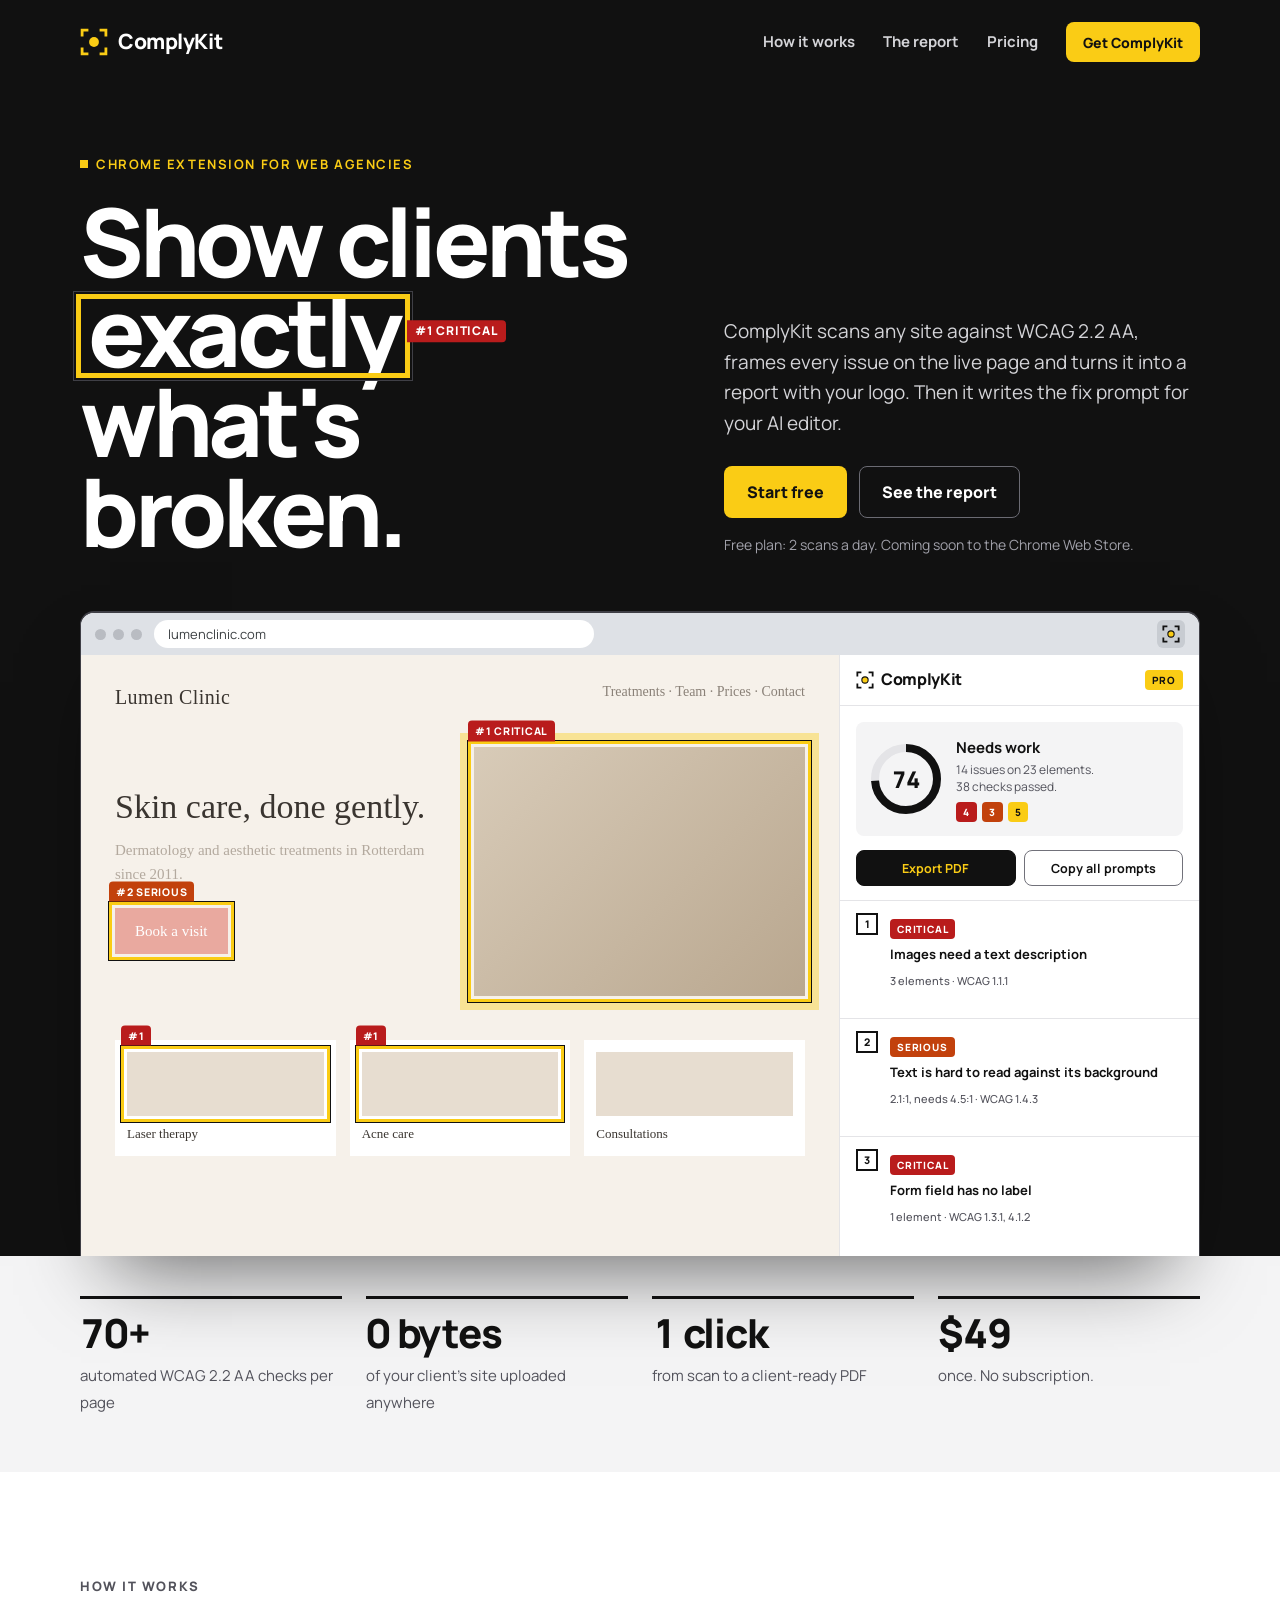
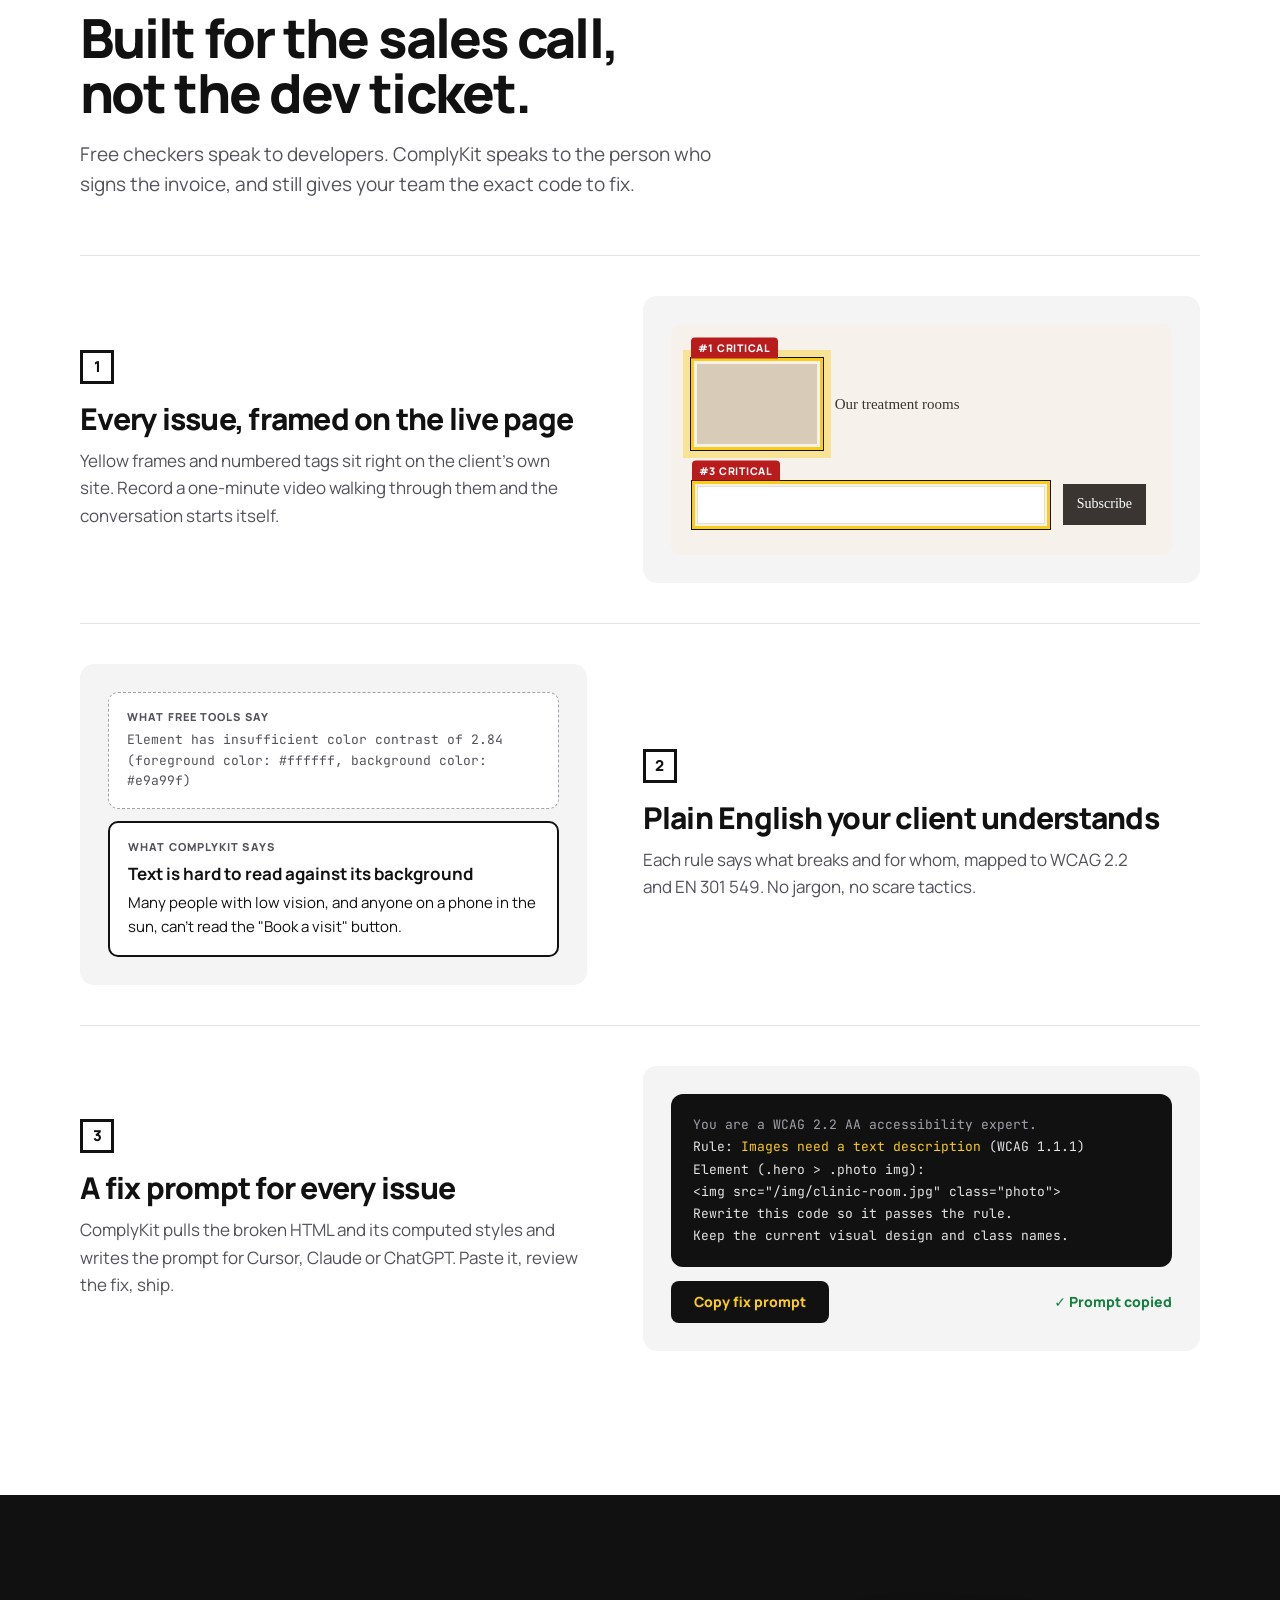
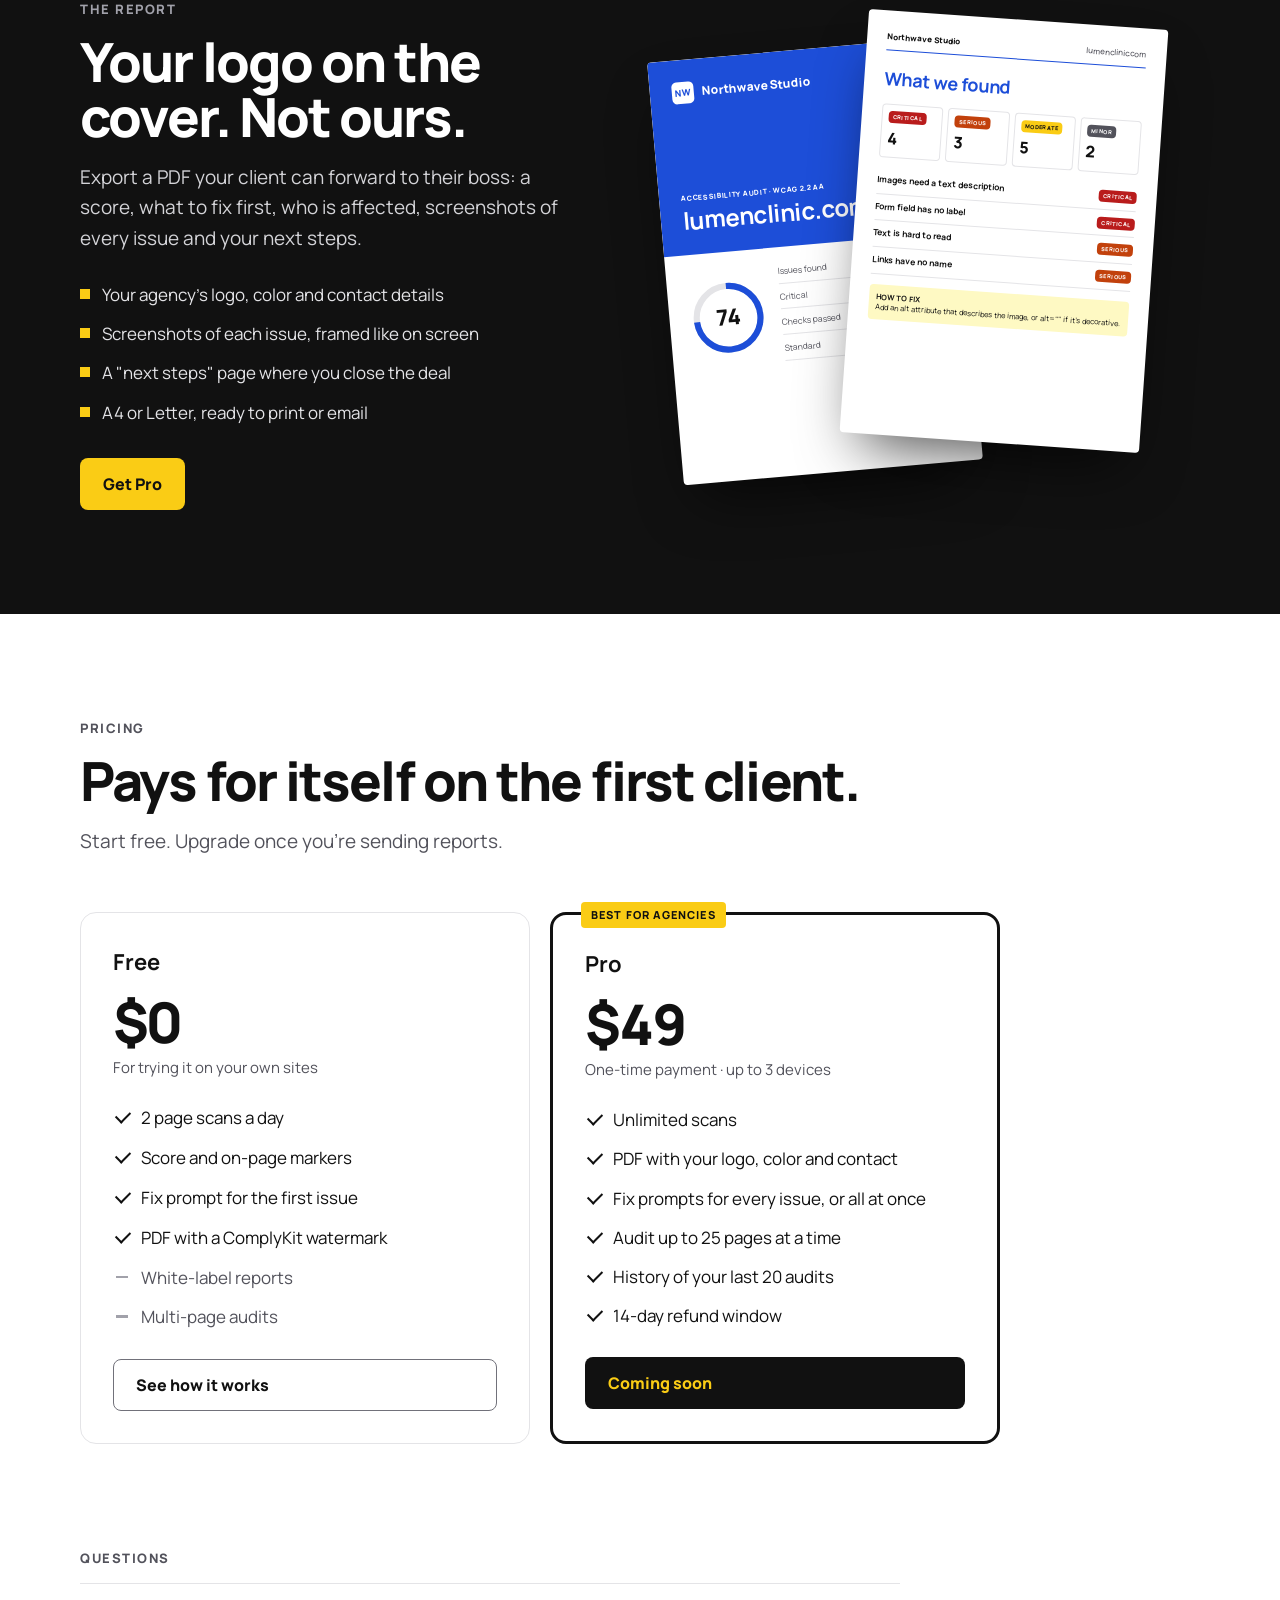
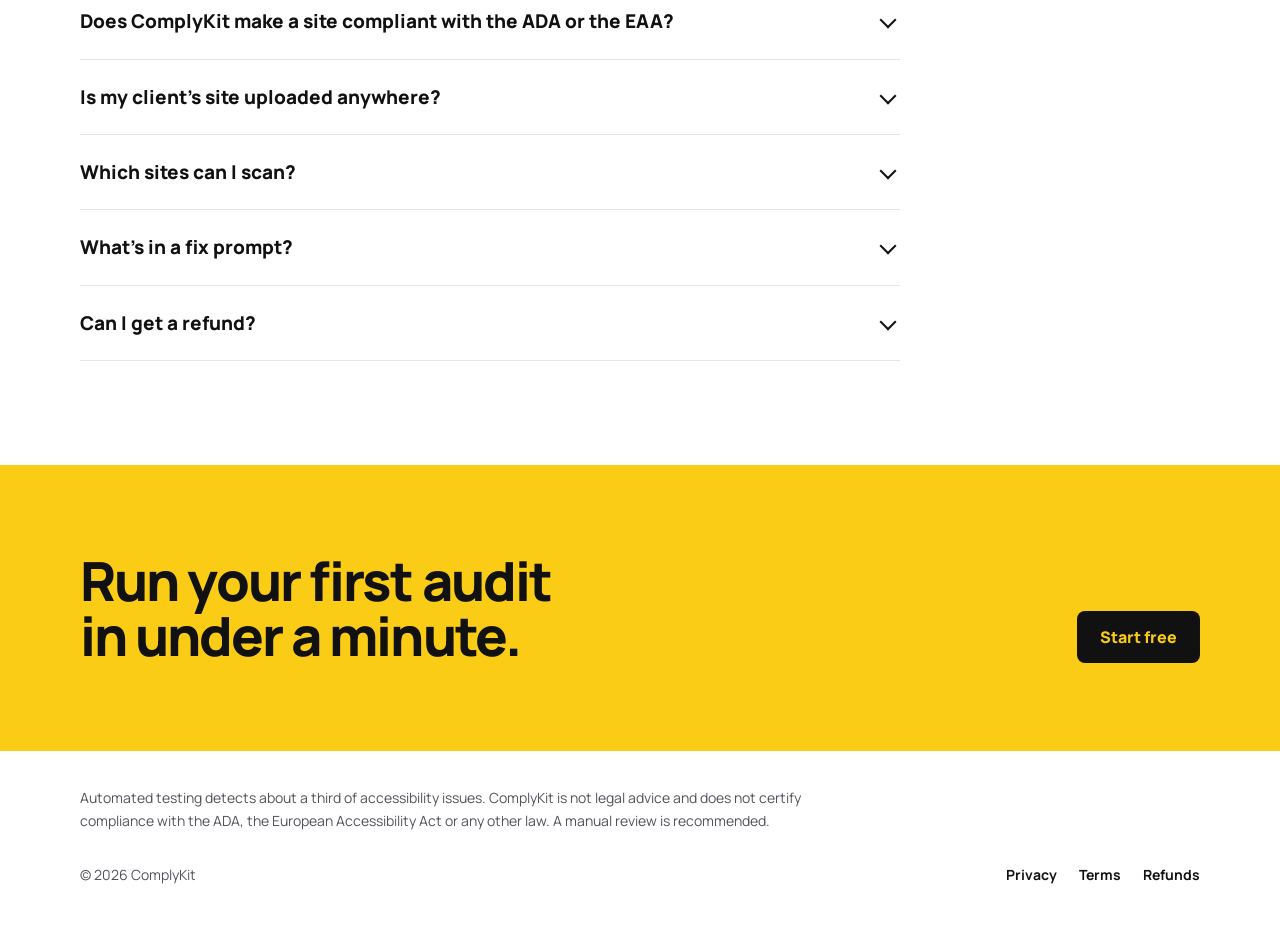
==== index.html @ 0fc7113a "ComplyKit website" ====
<!doctype html>
<html lang="en">
<head>
<meta charset="utf-8">
<meta name="viewport" content="width=device-width, initial-scale=1">
<title>ComplyKit · Accessibility audits your clients can read</title>
<meta name="description" content="Chrome extension for web agencies. Scan any site against WCAG 2.2 AA, frame every issue on the live page, export a white-label PDF and copy AI fix prompts.">
<link rel="icon" href="icon.svg">
<link rel="preconnect" href="https://fonts.googleapis.com">
<link rel="preconnect" href="https://fonts.gstatic.com" crossorigin>
<link rel="stylesheet" href="https://fonts.googleapis.com/css2?family=Manrope:wght@400;500;700;800&family=JetBrains+Mono:wght@400&display=swap">
<style>
/* One light page with a black hero, like the brand: signage black, yellow, white. */
:root {
  --ink: #111111; --ink-2: #1c1c1e; --muted: #52525b; --muted-dark: #a1a1aa;
  --paper: #ffffff; --raised: #f4f4f5; --line: #e4e4e7; --line-dark: #2e2e32;
  --signal: #facc15; --critical: #b91c1c; --serious: #c2410c; --pass: #15803d;
  --sans: Manrope, "Segoe UI", system-ui, sans-serif; --mono: "JetBrains Mono", ui-monospace, Consolas, monospace;
  color-scheme: light;
}
* { box-sizing: border-box; }
html { scroll-behavior: smooth; }
@media (prefers-reduced-motion: reduce) { html { scroll-behavior: auto; } * { animation: none !important; } }
body { overflow-x: hidden; margin: 0; background: var(--paper); color: var(--ink); font: 400 17px/1.6 var(--sans); -webkit-font-smoothing: antialiased; }
a { color: inherit; }
:focus-visible { outline: 2px solid var(--signal); outline-offset: 3px; }
.wrap { max-width: 1160px; margin: 0 auto; padding-left: max(20px, env(safe-area-inset-left, 0px)); padding-right: max(20px, env(safe-area-inset-right, 0px)); }
.skip { position: absolute; left: -999px; top: 8px; background: var(--signal); color: var(--ink); padding: 8px 14px; font-weight: 800; z-index: 10; }
.skip:focus { left: 8px; }

/* Buttons */
.btn { display: inline-flex; align-items: center; gap: 10px; height: 52px; padding: 0 22px; border-radius: 8px; font: 800 16px var(--sans); text-decoration: none; border: 1.5px solid transparent; white-space: nowrap; transition: transform .15s ease; }
.btn:hover { transform: translateY(-1px); }
.btn-signal { background: var(--signal); color: var(--ink); }
.btn-ghost { color: #fff; border-color: #6b6b73; }
.btn-ink { background: var(--ink); color: var(--signal); }
.btn-line { color: var(--ink); border-color: #71717a; }

/* Hero */
.hero { background: var(--ink); color: #fff; padding-bottom: 0; position: relative; z-index: 1; }
.nav { display: flex; align-items: center; justify-content: space-between; padding-block: 22px; }
.logo { display: inline-flex; align-items: center; gap: 10px; font-weight: 800; font-size: 21px; letter-spacing: -0.02em; text-decoration: none; }
.nav-links { display: flex; align-items: center; gap: 28px; font-weight: 700; font-size: 15px; }
.nav-links a { text-decoration: none; color: #d4d4d8; }
.nav-links a:hover { color: #fff; }
.nav-links .btn { height: 40px; padding: 0 16px; font-size: 14px; color: var(--ink); }
.hero-copy { padding-block: 64px 56px; display: grid; grid-template-columns: minmax(0, 1.25fr) minmax(0, 1fr); gap: 48px; align-items: end; }
.eyebrow { display: inline-flex; align-items: center; gap: 8px; font-size: 13px; font-weight: 700; letter-spacing: .12em; text-transform: uppercase; color: var(--signal); margin: 0 0 22px; }
.eyebrow::before { content: ""; width: 8px; height: 8px; background: var(--signal); }
h1 { font-size: clamp(44px, 7.4vw, 96px); line-height: .95; letter-spacing: -0.045em; font-weight: 800; margin: 0; text-wrap: balance; }
.framed { position: relative; display: inline-block; padding: 0 .08em; }
.framed::before { content: ""; position: absolute; inset: .08em -.04em -.02em; border: .055em solid var(--signal); box-shadow: 0 0 0 2px var(--ink), 0 0 0 3px #3f3f46; }
.framed .tag { position: absolute; left: calc(100% + .04em); top: 50%; transform: translateY(-50%); border-radius: 0 4px 4px 0 !important; font-size: 12px; letter-spacing: .08em; font-weight: 800; background: var(--critical); color: #fff; padding: 3px 8px; line-height: 1.3; border-radius: 4px 4px 0 0; white-space: nowrap; }
.hero-side p { color: #d4d4d8; font-size: 19px; margin: 0 0 28px; max-width: 30em; }
.hero-side .ctas { display: flex; flex-wrap: wrap; gap: 12px; }
.hero-side small { display: block; margin-top: 16px; color: var(--muted-dark); font-size: 14px; }

/* Product shot */
.stage { position: relative; margin-bottom: -150px; z-index: 2; }
.browser { background: #fff; border-radius: 14px 14px 0 0; overflow: hidden; box-shadow: 0 -1px 0 #3f3f46, 0 40px 80px -30px rgba(0,0,0,.6); border: 1px solid #3f3f46; border-bottom: 0; }
.bar { height: 42px; background: #dee1e6; display: flex; align-items: center; gap: 12px; padding: 0 14px; }
.dots { display: flex; gap: 7px; } .dots i { width: 11px; height: 11px; border-radius: 50%; background: #b9bcc2; display: block; }
.omni { flex: 1; max-width: 440px; height: 28px; border-radius: 14px; background: #fff; font-size: 13px; color: #3c4043; display: flex; align-items: center; padding: 0 14px; }
.ext { margin-left: auto; width: 28px; height: 28px; border-radius: 6px; background: #c8ccd2; display: grid; place-items: center; }
.split { display: grid; grid-template-columns: minmax(0, 1fr) 360px; min-height: 520px; }
.site { background: #f6f1ea; color: #3a3530; font-family: Georgia, "Times New Roman", serif; padding: 26px 34px; position: relative; overflow: hidden; }
.site-nav { display: flex; justify-content: space-between; font-size: 14px; color: #8a8178; margin-bottom: 34px; }
.site-nav b { font-size: 20px; color: #3a3530; font-weight: 400; letter-spacing: .02em; }
.site-hero { display: grid; grid-template-columns: 1fr 1fr; gap: 28px; align-items: center; }
.site h3 { font-size: 34px; line-height: 1.08; font-weight: 400; margin: 0 0 12px; }
.site .lead { color: #b3a99e; font-size: 15px; margin: 0 0 22px; }
.site .cta { position: relative; display: inline-block; background: #e9a99f; color: #fff; padding: 11px 20px; font-size: 15px; }
.site .photo { position: relative; aspect-ratio: 4 / 3; background: linear-gradient(135deg, #d8cbb8, #b9a78f); }
.site .cards { display: grid; grid-template-columns: repeat(3, 1fr); gap: 14px; margin-top: 44px; }
.site .card { background: #fff; padding: 12px; font-size: 13px; }
.site .card .ph { position: relative; height: 64px; background: #e7ddd0; margin-bottom: 8px; }
.mk { position: absolute; inset: -6px; border: 3px solid var(--signal); box-shadow: 0 0 0 1px var(--ink); pointer-events: none; }
.mk.focus { box-shadow: 0 0 0 1px var(--ink), 0 0 0 8px rgba(250,204,21,.4); animation: pulse 2.4s ease-in-out infinite; }
@keyframes pulse { 50% { box-shadow: 0 0 0 1px var(--ink), 0 0 0 14px rgba(250,204,21,.12); } }
.mk-tag { position: absolute; left: -6px; top: -6px; transform: translateY(-100%); font: 800 10.5px/1 var(--sans); letter-spacing: .07em; color: #fff; padding: 5px 7px; border-radius: 4px 4px 0 0; white-space: nowrap; }

.panel { border-left: 1px solid var(--line); font-family: var(--sans); color: var(--ink); background: #fff; display: flex; flex-direction: column; }
.p-head { display: flex; align-items: center; gap: 7px; padding: 12px 16px; border-bottom: 1px solid var(--line); font-weight: 800; font-size: 16px; letter-spacing: -0.02em; }
.p-head .chip { margin-left: auto; }
.chip { background: var(--signal); color: var(--ink); font: 800 10px/20px var(--sans); letter-spacing: .08em; padding: 0 7px; border-radius: 4px; }
.p-body { padding: 16px; display: grid; gap: 14px; }
.score { display: flex; gap: 14px; align-items: center; background: var(--raised); border-radius: 8px; padding: 14px; }
.ring { width: 72px; height: 72px; position: relative; flex: none; }
.ring svg { width: 100%; height: 100%; transform: rotate(-90deg); }
.ring b { position: absolute; inset: 0; display: grid; place-items: center; font-size: 23px; font-weight: 800; font-variant-numeric: tabular-nums; }
.score h4 { margin: 0; font-size: 15px; }
.score p { margin: 2px 0 7px; font-size: 12px; line-height: 1.4; color: var(--muted); }
.badges { display: flex; gap: 5px; }
.badge { display: inline-flex; align-items: center; height: 20px; padding: 0 7px; border-radius: 4px; font: 800 10px var(--sans); letter-spacing: .08em; color: #fff; }
.b-crit { background: var(--critical); } .b-ser { background: var(--serious); } .b-mod { background: var(--signal); color: var(--ink); } .b-pass { background: var(--pass); }
.p-btns { display: grid; grid-template-columns: 1fr 1fr; gap: 8px; }
.p-btn { height: 36px; border-radius: 8px; font: 700 12.5px var(--sans); display: grid; place-items: center; border: 1px solid #71717a; }
.p-btn.primary { background: var(--ink); color: var(--signal); border-color: var(--ink); }
.issue { border-top: 1px solid var(--line); margin: 0 -16px; padding: 12px 16px; display: grid; grid-template-columns: 24px 1fr; gap: 10px; }
.issue .num { width: 22px; height: 22px; border: 2px solid var(--ink); display: grid; place-items: center; font-size: 10.5px; font-weight: 800; }
.issue b { display: block; font-size: 13px; line-height: 1.35; margin: 5px 0 2px; }
.issue span.m { font-size: 11px; color: var(--muted); font-weight: 500; }

/* Facts strip */
.facts { background: var(--raised); padding-top: 190px; padding-bottom: 56px; position: relative; z-index: 0; }
.facts ul { list-style: none; margin: 0; padding: 0; display: grid; grid-template-columns: repeat(4, 1fr); gap: 24px; }
.facts li { border-top: 3px solid var(--ink); padding-top: 14px; }
.facts b { display: block; font-size: 40px; line-height: 1; letter-spacing: -0.03em; font-weight: 800; font-variant-numeric: tabular-nums; margin-bottom: 8px; }
.facts span { color: var(--muted); font-size: 15px; }

/* Sections */
section.block { padding-block: 104px; }
.kicker { font-size: 13px; font-weight: 800; letter-spacing: .12em; text-transform: uppercase; color: var(--muted); margin: 0 0 14px; }
h2 { font-size: clamp(32px, 4.4vw, 54px); line-height: 1.02; letter-spacing: -0.035em; font-weight: 800; margin: 0 0 18px; text-wrap: balance; max-width: 16em; }
.intro { font-size: 19px; color: var(--muted); max-width: 34em; margin: 0 0 56px; }

.feature { display: grid; grid-template-columns: minmax(0, 1fr) minmax(0, 1.1fr); gap: 56px; align-items: center; padding-block: 40px; border-top: 1px solid var(--line); }
.feature:nth-of-type(even) .f-visual { order: -1; }
.f-copy .n { display: inline-grid; place-items: center; width: 34px; height: 34px; border: 3px solid var(--ink); font-weight: 800; font-size: 15px; margin-bottom: 18px; }
.f-copy h3 { font-size: 30px; line-height: 1.1; letter-spacing: -0.025em; margin: 0 0 12px; font-weight: 800; }
.f-copy p { margin: 0; color: var(--muted); max-width: 30em; }
.f-visual { background: var(--raised); border-radius: 14px; padding: 28px; min-height: 260px; display: grid; align-content: center; gap: 14px; }

.compare { display: grid; gap: 12px; }
.compare div { border-radius: 10px; padding: 16px 18px; font-size: 15px; }
.compare .before { background: #fff; border: 1px dashed #a1a1aa; color: var(--muted); font-family: var(--mono); font-size: 13px; }
.compare .after { background: #fff; border: 2px solid var(--ink); }
.compare .lbl { display: block; font: 800 11px var(--sans); letter-spacing: .1em; margin-bottom: 6px; color: var(--muted); }
.compare .after b { display: block; font-size: 17px; margin-bottom: 4px; }

.code { background: var(--ink); color: #e4e4e7; border-radius: 12px; font: 400 13px/1.7 var(--mono); padding: 20px 22px; overflow-x: auto; white-space: pre; position: relative; }
.code .c { color: #a1a1aa; } .code .y { color: var(--signal); }
.copy-row { display: flex; align-items: center; justify-content: space-between; gap: 12px; }
.copied { font-weight: 800; font-size: 14px; color: var(--pass); display: inline-flex; gap: 6px; align-items: center; }

.markers-demo { position: relative; background: #f6f1ea; border-radius: 10px; padding: 40px 26px 30px; font-family: Georgia, serif; color: #3a3530; display: grid; gap: 40px; }
.markers-demo .row { display: flex; gap: 18px; align-items: center; }
.markers-demo .img { position: relative; width: 120px; height: 80px; background: #d8cbb8; flex: none; }
.markers-demo .field { position: relative; flex: 1; height: 38px; background: #fff; border: 1px solid #e6ded3; }

/* Report */
.report { background: var(--ink); color: #fff; overflow: hidden; }
.report .wrap { display: grid; grid-template-columns: minmax(0, 1fr) minmax(0, 1.1fr); gap: 56px; align-items: center; }
.report h2 { color: #fff; }
.report .intro { color: #d4d4d8; margin-bottom: 28px; }
.report ul { list-style: none; padding: 0; margin: 0 0 32px; display: grid; gap: 12px; color: #e4e4e7; }
.report li { display: flex; gap: 12px; }
.report li::before { content: ""; flex: none; width: 10px; height: 10px; margin-top: 8px; background: var(--signal); }
.pages { position: relative; height: 470px; }
.sheet { position: absolute; width: 300px; aspect-ratio: 1 / 1.414; background: #fff; color: var(--ink); border-radius: 4px; box-shadow: 0 30px 60px -20px rgba(0,0,0,.7); overflow: hidden; font-family: var(--sans); }
.sheet.one { left: 4%; top: 30px; transform: rotate(-5deg); }
.sheet.two { left: 38%; top: 0; transform: rotate(4deg); }
.cover-band { background: #1d4ed8; color: #fff; padding: 22px; height: 46%; display: flex; flex-direction: column; justify-content: space-between; }
.ag { display: flex; align-items: center; gap: 8px; font-weight: 800; font-size: 12px; }
.ag i { width: 22px; height: 22px; border-radius: 5px; background: #fff; color: #1d4ed8; font: 800 9px/22px var(--sans); text-align: center; font-style: normal; }
.cover-band small { font-size: 7px; letter-spacing: .1em; font-weight: 800; }
.cover-band strong { display: block; font-size: 24px; letter-spacing: -0.02em; line-height: 1.05; }
.cover-body { padding: 18px 22px; display: flex; gap: 16px; align-items: center; }
.mini-ring { width: 74px; height: 74px; position: relative; flex: none; }
.mini-ring svg { width: 100%; height: 100%; transform: rotate(-90deg); }
.mini-ring b { position: absolute; inset: 0; display: grid; place-items: center; font-size: 22px; font-weight: 800; }
.mini-rows { flex: 1; display: grid; gap: 7px; font-size: 8.5px; }
.mini-rows div { display: flex; justify-content: space-between; border-bottom: 1px solid var(--line); padding-bottom: 4px; }
.mini-rows span { color: var(--muted); }
.sheet-pad { padding: 20px; display: grid; gap: 10px; }
.sheet-pad .hd { display: flex; justify-content: space-between; font-size: 8px; font-weight: 800; border-bottom: 1.5px solid #1d4ed8; padding-bottom: 6px; }
.sheet-pad h5 { margin: 4px 0 0; font-size: 18px; color: #1d4ed8; letter-spacing: -0.02em; }
.sev-cards { display: grid; grid-template-columns: repeat(4, 1fr); gap: 5px; }
.sev-cards div { border: 1px solid var(--line); border-radius: 4px; padding: 6px; font-size: 16px; font-weight: 800; }
.sev-cards .badge { height: 12px; font-size: 5.5px; padding: 0 4px; display: flex; width: max-content; margin-bottom: 3px; }
.mini-list { display: grid; gap: 0; }
.mini-list div { display: flex; justify-content: space-between; gap: 6px; align-items: center; border-bottom: 1px solid var(--line); padding: 6px 0; font-size: 8.5px; font-weight: 700; }
.mini-list .badge { height: 12px; font-size: 5.5px; padding: 0 4px; }
.fix { background: #fef9c3; border-radius: 4px; padding: 7px; font-size: 7.5px; line-height: 1.4; }

/* Pricing */
.plans { display: grid; grid-template-columns: 1fr 1fr; gap: 20px; max-width: 920px; }
.plan { border: 1.5px solid var(--line); border-radius: 16px; padding: 32px; display: flex; flex-direction: column; }
.plan.pro { border: 3px solid var(--ink); position: relative; }
.plan.pro::after { content: "BEST FOR AGENCIES"; position: absolute; top: -13px; left: 28px; background: var(--signal); font: 800 11px/26px var(--sans); letter-spacing: .1em; padding: 0 10px; border-radius: 4px; }
.plan h3 { margin: 0; font-size: 22px; }
.price { font-size: 56px; line-height: 1; font-weight: 800; letter-spacing: -0.04em; margin: 14px 0 6px; font-variant-numeric: tabular-nums; }
.price-note { color: var(--muted); font-size: 15px; margin: 0 0 24px; }
.plan ul { list-style: none; margin: 0 0 28px; padding: 0; display: grid; gap: 12px; flex: 1; }
.plan li { position: relative; padding-left: 28px; }
.plan li::before { content: ""; position: absolute; left: 3px; top: 7px; width: 12px; height: 7px; border-left: 2.5px solid var(--ink); border-bottom: 2.5px solid var(--ink); transform: rotate(-45deg); }
.plan li.off { color: var(--muted); }
.plan li.off::before { border: 0; height: 2.5px; width: 12px; top: 12px; background: #a1a1aa; transform: none; }

/* FAQ */
.faq { max-width: 820px; }
.faq details { border-top: 1px solid var(--line); }
.faq details:last-child { border-bottom: 1px solid var(--line); }
.faq summary { cursor: pointer; list-style: none; padding: 22px 40px 22px 0; font-size: 19px; font-weight: 800; position: relative; }
.faq summary::-webkit-details-marker { display: none; }
.faq summary::after { content: ""; position: absolute; right: 6px; top: 30px; width: 10px; height: 10px; border-right: 2.5px solid var(--ink); border-bottom: 2.5px solid var(--ink); transform: rotate(45deg); transition: transform .2s; }
.faq details[open] summary::after { transform: rotate(-135deg); top: 34px; }
.faq p { margin: 0 0 22px; color: var(--muted); max-width: 40em; }

/* Closing */
.closing { background: var(--signal); }
.closing .wrap { padding-block: 88px; display: flex; flex-wrap: wrap; align-items: end; justify-content: space-between; gap: 32px; }
.closing h2 { margin: 0; max-width: 13em; }
.disclaimer { font-size: 14px; color: var(--muted); max-width: 52em; padding-block: 36px 0; margin: 0; }
footer { padding-block: 32px 44px; display: flex; flex-wrap: wrap; gap: 16px 28px; justify-content: space-between; align-items: center; font-size: 14px; color: var(--muted); }
footer nav { display: flex; gap: 22px; }
footer a { text-decoration: none; font-weight: 700; color: var(--ink); }
footer a:hover { text-decoration: underline; }

@media (max-width: 980px) {
  .hero-copy, .feature, .report .wrap { grid-template-columns: 1fr; }
  .feature:nth-of-type(even) .f-visual { order: 0; }
  .split { grid-template-columns: 1fr; }
  .site { display: none; }
  .panel { border-left: 0; }
  .stage { max-width: 420px; margin-left: auto; margin-right: auto; }
  .facts ul { grid-template-columns: 1fr 1fr; }
  .pages { height: 420px; }
}
@media (max-width: 640px) {
  .nav-links a:not(.btn) { display: none; }
  .plans { grid-template-columns: 1fr; }
  .facts ul { grid-template-columns: 1fr; }
  section.block { padding-block: 72px; }
  .sheet { width: 220px; }
  .pages { height: 340px; }
  .sheet.two { left: 30%; }
}
</style>
</head>
<body>
<a class="skip" href="#main">Skip to content</a>

<header class="hero">
  <div class="wrap">
    <nav class="nav" aria-label="Main">
      <a class="logo" href="./" aria-label="ComplyKit home">
        <svg width="28" height="28" viewBox="0 0 40 40" aria-hidden="true"><path d="M3 12V3h9M28 3h9v9M37 28v9h-9M12 37H3v-9" fill="none" stroke="#facc15" stroke-width="4"/><circle cx="20" cy="20" r="7" fill="#facc15"/></svg>
        ComplyKit
      </a>
      <div class="nav-links">
        <a href="#how">How it works</a>
        <a href="#report">The report</a>
        <a href="#pricing">Pricing</a>
        <a class="btn btn-signal" href="#pricing">Get ComplyKit</a>
      </div>
    </nav>

    <div class="hero-copy">
      <div>
        <p class="eyebrow">Chrome extension for web agencies</p>
        <h1>Show clients <span class="framed"><span class="tag">#1 CRITICAL</span>exactly</span> what's broken.</h1>
      </div>
      <div class="hero-side">
        <p>ComplyKit scans any site against WCAG 2.2 AA, frames every issue on the live page and turns it into a report with your logo. Then it writes the fix prompt for your AI editor.</p>
        <div class="ctas">
          <a class="btn btn-signal" href="#pricing">Start free</a>
          <a class="btn btn-ghost" href="#report">See the report</a>
        </div>
        <small>Free plan: 2 scans a day. Coming soon to the Chrome Web Store.</small>
      </div>
    </div>

    <div class="stage" aria-label="ComplyKit open next to an audited website">
      <div class="browser">
        <div class="bar">
          <div class="dots" aria-hidden="true"><i></i><i></i><i></i></div>
          <div class="omni">lumenclinic.com</div>
          <div class="ext" aria-hidden="true"><svg width="18" height="18" viewBox="0 0 40 40"><path d="M3 12V3h9M28 3h9v9M37 28v9h-9M12 37H3v-9" fill="none" stroke="#111" stroke-width="4"/><circle cx="20" cy="20" r="7" fill="#facc15" stroke="#111" stroke-width="2.5"/></svg></div>
        </div>
        <div class="split">
          <div class="site" aria-hidden="true">
            <div class="site-nav"><b>Lumen Clinic</b><span>Treatments · Team · Prices · Contact</span></div>
            <div class="site-hero">
              <div>
                <h3>Skin care, done gently.</h3>
                <p class="lead">Dermatology and aesthetic treatments in Rotterdam since 2011.</p>
                <span class="cta">Book a visit<span class="mk"></span><span class="mk-tag" style="background:var(--serious)">#2 SERIOUS</span></span>
              </div>
              <div class="photo"><span class="mk focus"></span><span class="mk-tag" style="background:var(--critical)">#1 CRITICAL</span></div>
            </div>
            <div class="cards">
              <div class="card"><div class="ph"><span class="mk"></span><span class="mk-tag" style="background:var(--critical)">#1</span></div>Laser therapy</div>
              <div class="card"><div class="ph"><span class="mk"></span><span class="mk-tag" style="background:var(--critical)">#1</span></div>Acne care</div>
              <div class="card"><div class="ph"></div>Consultations</div>
            </div>
          </div>
          <div class="panel">
            <div class="p-head">
              <svg width="18" height="18" viewBox="0 0 40 40" aria-hidden="true"><path d="M3 12V3h9M28 3h9v9M37 28v9h-9M12 37H3v-9" fill="none" stroke="#111" stroke-width="4"/><circle cx="20" cy="20" r="7" fill="#facc15" stroke="#111" stroke-width="2.5"/></svg>
              ComplyKit <span class="chip">PRO</span>
            </div>
            <div class="p-body">
              <div class="score">
                <div class="ring"><svg viewBox="0 0 36 36" aria-hidden="true"><circle cx="18" cy="18" r="15.5" fill="none" stroke="#e4e4e7" stroke-width="4"/><circle cx="18" cy="18" r="15.5" fill="none" stroke="#111" stroke-width="4" stroke-dasharray="72 97.4"/></svg><b>74</b></div>
                <div>
                  <h4>Needs work</h4>
                  <p>14 issues on 23 elements.<br>38 checks passed.</p>
                  <div class="badges"><span class="badge b-crit">4</span><span class="badge b-ser">3</span><span class="badge b-mod">5</span></div>
                </div>
              </div>
              <div class="p-btns"><span class="p-btn primary">Export PDF</span><span class="p-btn">Copy all prompts</span></div>
              <div class="issue"><span class="num">1</span><div><span class="badge b-crit">CRITICAL</span><b>Images need a text description</b><span class="m">3 elements · WCAG 1.1.1</span></div></div>
              <div class="issue"><span class="num">2</span><div><span class="badge b-ser">SERIOUS</span><b>Text is hard to read against its background</b><span class="m">2.1:1, needs 4.5:1 · WCAG 1.4.3</span></div></div>
              <div class="issue"><span class="num">3</span><div><span class="badge b-crit">CRITICAL</span><b>Form field has no label</b><span class="m">1 element · WCAG 1.3.1, 4.1.2</span></div></div>
            </div>
          </div>
        </div>
      </div>
    </div>
  </div>
</header>

<main id="main">
  <div class="facts">
    <div class="wrap">
      <ul>
        <li><b>70+</b><span>automated WCAG 2.2 AA checks per page</span></li>
        <li><b>0 bytes</b><span>of your client's site uploaded anywhere</span></li>
        <li><b>1 click</b><span>from scan to a client-ready PDF</span></li>
        <li><b>$49</b><span>once. No subscription.</span></li>
      </ul>
    </div>
  </div>

  <section class="block" id="how">
    <div class="wrap">
      <p class="kicker">How it works</p>
      <h2>Built for the sales call, not the dev ticket.</h2>
      <p class="intro">Free checkers speak to developers. ComplyKit speaks to the person who signs the invoice, and still gives your team the exact code to fix.</p>

      <div class="feature">
        <div class="f-copy">
          <span class="n">1</span>
          <h3>Every issue, framed on the live page</h3>
          <p>Yellow frames and numbered tags sit right on the client's own site. Record a one-minute video walking through them and the conversation starts itself.</p>
        </div>
        <div class="f-visual" aria-hidden="true">
          <div class="markers-demo">
            <div class="row"><span class="img"><span class="mk focus"></span><span class="mk-tag" style="background:var(--critical)">#1 CRITICAL</span></span><span style="font-size:15px">Our treatment rooms</span></div>
            <div class="row"><span class="field"><span class="mk"></span><span class="mk-tag" style="background:var(--critical)">#3 CRITICAL</span></span><span style="background:#3a3530;color:#fff;padding:9px 14px;font-size:14px">Subscribe</span></div>
          </div>
        </div>
      </div>

      <div class="feature">
        <div class="f-copy">
          <span class="n">2</span>
          <h3>Plain English your client understands</h3>
          <p>Each rule says what breaks and for whom, mapped to WCAG 2.2 and EN 301 549. No jargon, no scare tactics.</p>
        </div>
        <div class="f-visual compare">
          <div class="before"><span class="lbl">WHAT FREE TOOLS SAY</span>Element has insufficient color contrast of 2.84 (foreground color: #ffffff, background color: #e9a99f)</div>
          <div class="after"><span class="lbl">WHAT COMPLYKIT SAYS</span><b>Text is hard to read against its background</b>Many people with low vision, and anyone on a phone in the sun, can't read the "Book a visit" button.</div>
        </div>
      </div>

      <div class="feature">
        <div class="f-copy">
          <span class="n">3</span>
          <h3>A fix prompt for every issue</h3>
          <p>ComplyKit pulls the broken HTML and its computed styles and writes the prompt for Cursor, Claude or ChatGPT. Paste it, review the fix, ship.</p>
        </div>
        <div class="f-visual">
<div class="code" aria-label="Example fix prompt"><span class="c">You are a WCAG 2.2 AA accessibility expert.</span>
Rule: <span class="y">Images need a text description</span> (WCAG 1.1.1)
Element (.hero &gt; .photo img):
&lt;img src="/img/clinic-room.jpg" class="photo"&gt;
Rewrite this code so it passes the rule.
Keep the current visual design and class names.</div>
          <div class="copy-row"><span class="btn btn-ink" style="height:42px;font-size:14px" aria-hidden="true">Copy fix prompt</span><span class="copied">✓ Prompt copied</span></div>
        </div>
      </div>
    </div>
  </section>

  <section class="block report" id="report">
    <div class="wrap">
      <div>
        <p class="kicker" style="color:var(--muted-dark)">The report</p>
        <h2>Your logo on the cover. Not ours.</h2>
        <p class="intro">Export a PDF your client can forward to their boss: a score, what to fix first, who is affected, screenshots of every issue and your next steps.</p>
        <ul>
          <li>Your agency's logo, color and contact details</li>
          <li>Screenshots of each issue, framed like on screen</li>
          <li>A "next steps" page where you close the deal</li>
          <li>A4 or Letter, ready to print or email</li>
        </ul>
        <a class="btn btn-signal" href="#pricing">Get Pro</a>
      </div>
      <div class="pages" aria-label="Two pages of an example report">
        <div class="sheet one" aria-hidden="true">
          <div class="cover-band">
            <div class="ag"><i>NW</i>Northwave Studio</div>
            <div><small>ACCESSIBILITY AUDIT · WCAG 2.2 AA</small><strong>lumenclinic.com</strong></div>
          </div>
          <div class="cover-body">
            <div class="mini-ring"><svg viewBox="0 0 36 36"><circle cx="18" cy="18" r="15.5" fill="none" stroke="#e4e4e7" stroke-width="3"/><circle cx="18" cy="18" r="15.5" fill="none" stroke="#1d4ed8" stroke-width="3" stroke-dasharray="72 97.4"/></svg><b>74</b></div>
            <div class="mini-rows"><div><span>Issues found</span>14</div><div><span>Critical</span>4</div><div><span>Checks passed</span>38</div><div><span>Standard</span>WCAG 2.2 AA</div></div>
          </div>
        </div>
        <div class="sheet two" aria-hidden="true">
          <div class="sheet-pad">
            <div class="hd"><span>Northwave Studio</span><span style="color:#52525b;font-weight:500">lumenclinic.com</span></div>
            <h5>What we found</h5>
            <div class="sev-cards"><div><span class="badge b-crit">CRITICAL</span>4</div><div><span class="badge b-ser">SERIOUS</span>3</div><div><span class="badge b-mod">MODERATE</span>5</div><div><span class="badge" style="background:#52525b">MINOR</span>2</div></div>
            <div class="mini-list">
              <div>Images need a text description <span class="badge b-crit">CRITICAL</span></div>
              <div>Form field has no label <span class="badge b-crit">CRITICAL</span></div>
              <div>Text is hard to read <span class="badge b-ser">SERIOUS</span></div>
              <div>Links have no name <span class="badge b-ser">SERIOUS</span></div>
            </div>
            <div class="fix"><b>HOW TO FIX</b><br>Add an alt attribute that describes the image, or alt="" if it's decorative.</div>
          </div>
        </div>
      </div>
    </div>
  </section>

  <section class="block" id="pricing">
    <div class="wrap">
      <p class="kicker">Pricing</p>
      <h2>Pays for itself on the first client.</h2>
      <p class="intro">Start free. Upgrade once you're sending reports.</p>
      <div class="plans">
        <div class="plan">
          <h3>Free</h3>
          <div class="price">$0</div>
          <p class="price-note">For trying it on your own sites</p>
          <ul>
            <li>2 page scans a day</li>
            <li>Score and on-page markers</li>
            <li>Fix prompt for the first issue</li>
            <li>PDF with a ComplyKit watermark</li>
            <li class="off">White-label reports</li>
            <li class="off">Multi-page audits</li>
          </ul>
          <a class="btn btn-line" href="#how">See how it works</a>
        </div>
        <div class="plan pro">
          <h3>Pro</h3>
          <div class="price">$49</div>
          <p class="price-note">One-time payment · up to 3 devices</p>
          <ul>
            <li>Unlimited scans</li>
            <li>PDF with your logo, color and contact</li>
            <li>Fix prompts for every issue, or all at once</li>
            <li>Audit up to 25 pages at a time</li>
            <li>History of your last 20 audits</li>
            <li>14-day refund window</li>
          </ul>
          <a class="btn btn-ink" href="refund.html">Coming soon</a>
        </div>
      </div>
    </div>
  </section>

  <section class="block" style="padding-top:0">
    <div class="wrap">
      <p class="kicker">Questions</p>
      <div class="faq">
        <details><summary>Does ComplyKit make a site compliant with the ADA or the EAA?</summary><p>No. Automated testing finds about a third of accessibility issues. ComplyKit shows you where to start and gives you a clear report, but it doesn't certify compliance and it isn't legal advice. Pair it with a manual review.</p></details>
        <details><summary>Is my client's site uploaded anywhere?</summary><p>No. The scan runs inside your browser and results stay on your computer. The only thing ComplyKit sends is your license key, to check it with our payment provider. See the <a href="privacy.html">privacy policy</a>.</p></details>
        <details><summary>Which sites can I scan?</summary><p>Any page you can open in Chrome, including staging sites behind a login. Chrome doesn't allow extensions on its own pages or the Chrome Web Store.</p></details>
        <details><summary>What's in a fix prompt?</summary><p>The rule, the WCAG reference, the exact HTML that fails and its computed styles, with instructions to keep the design. It works with any AI coding tool.</p></details>
        <details><summary>Can I get a refund?</summary><p>Yes, within the window described in the <a href="refund.html">refund policy</a>. Payments are handled by Lemon Squeezy.</p></details>
      </div>
    </div>
  </section>

  <div class="closing">
    <div class="wrap">
      <h2>Run your first audit in under a minute.</h2>
      <a class="btn btn-ink" href="#pricing">Start free</a>
    </div>
  </div>
</main>

<div class="wrap">
  <p class="disclaimer">Automated testing detects about a third of accessibility issues. ComplyKit is not legal advice and does not certify compliance with the ADA, the European Accessibility Act or any other law. A manual review is recommended.</p>
  <footer>
    <span>© 2026 ComplyKit</span>
    <nav aria-label="Legal"><a href="privacy.html">Privacy</a><a href="terms.html">Terms</a><a href="refund.html">Refunds</a></nav>
  </footer>
</div>
</body>
</html>
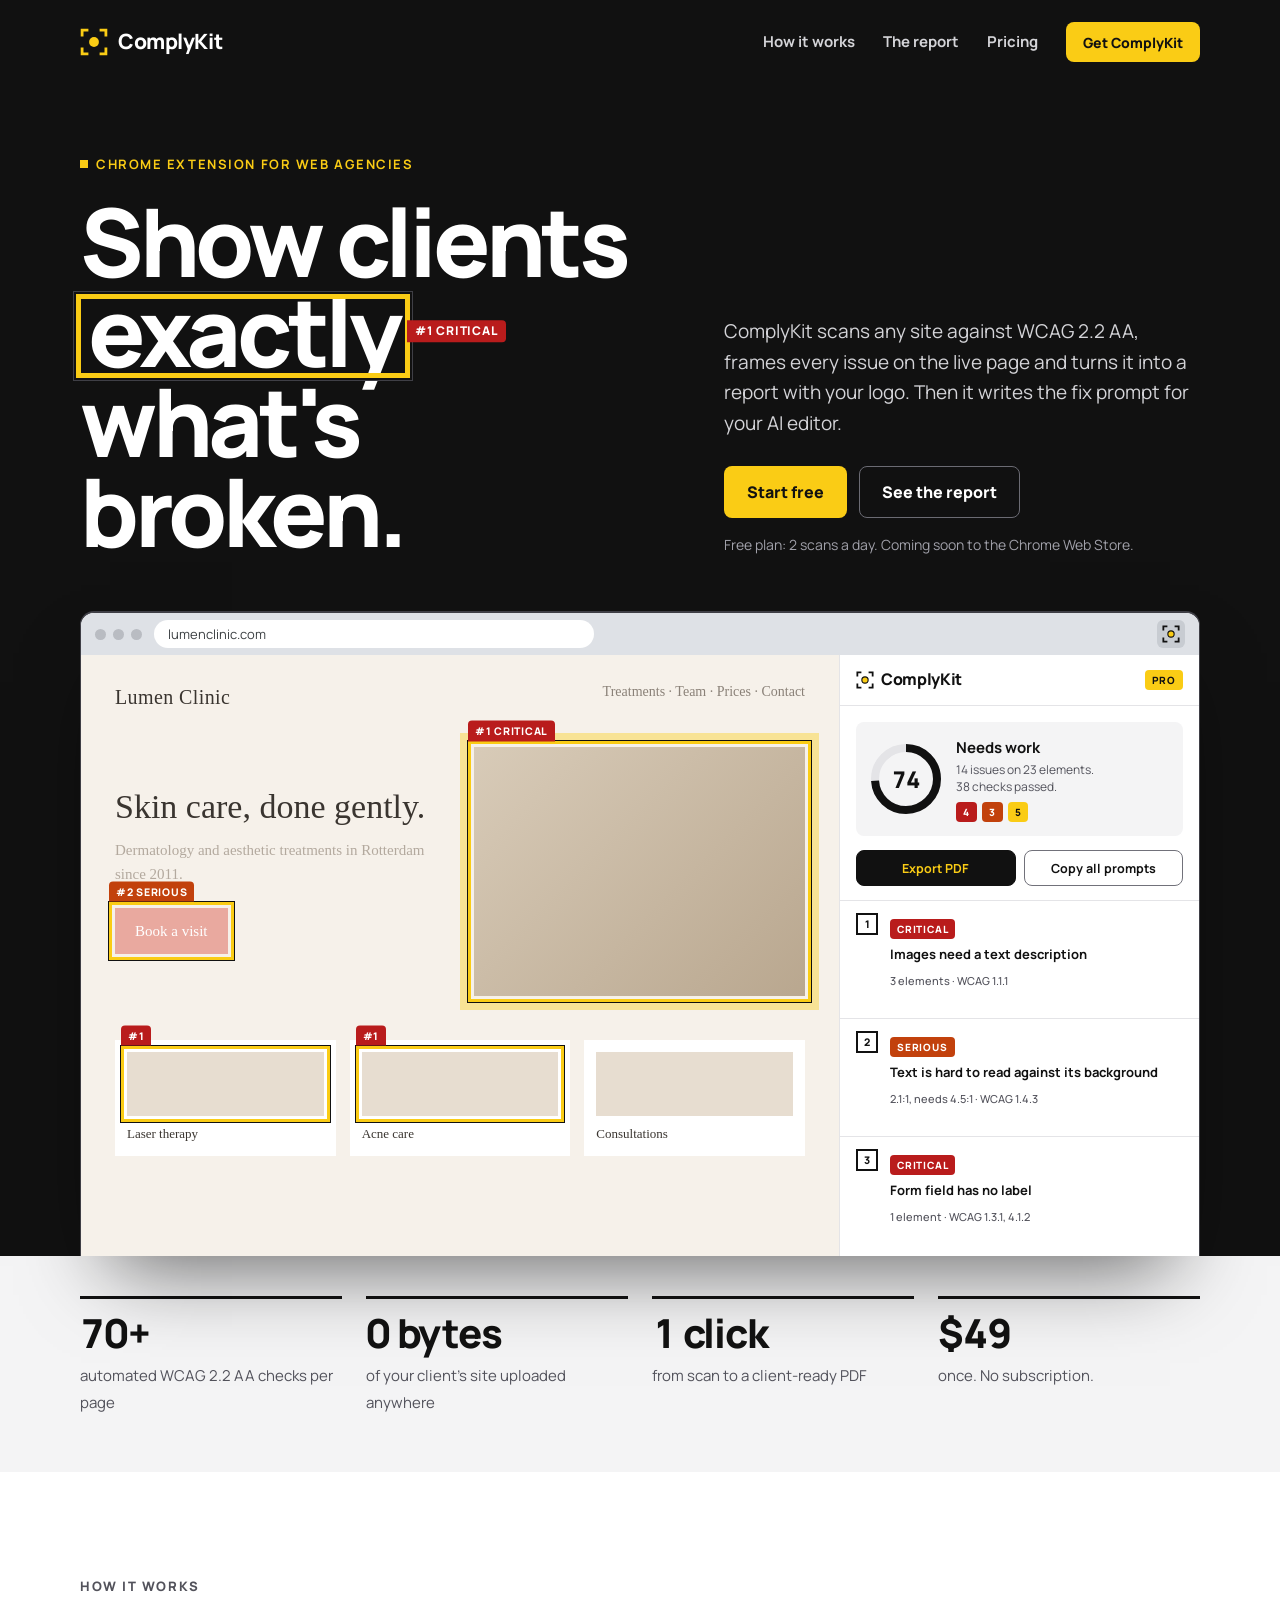
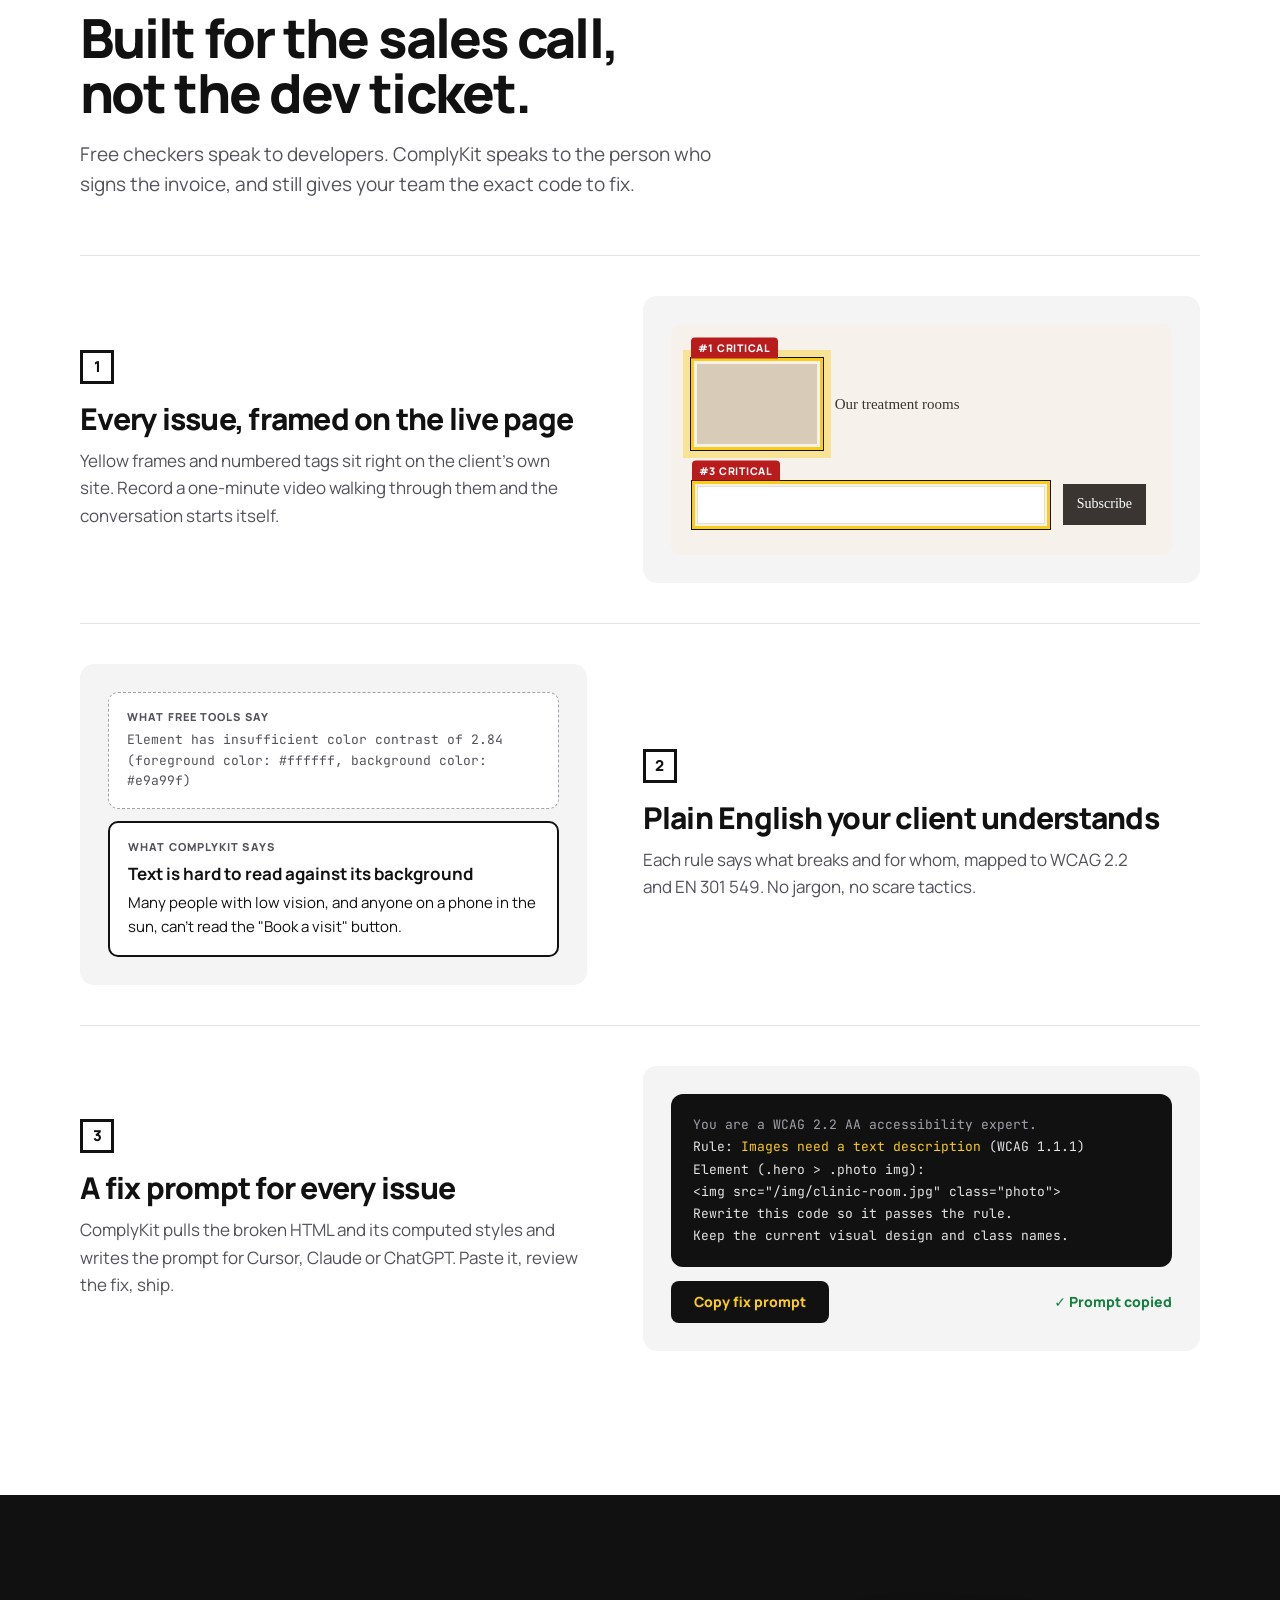
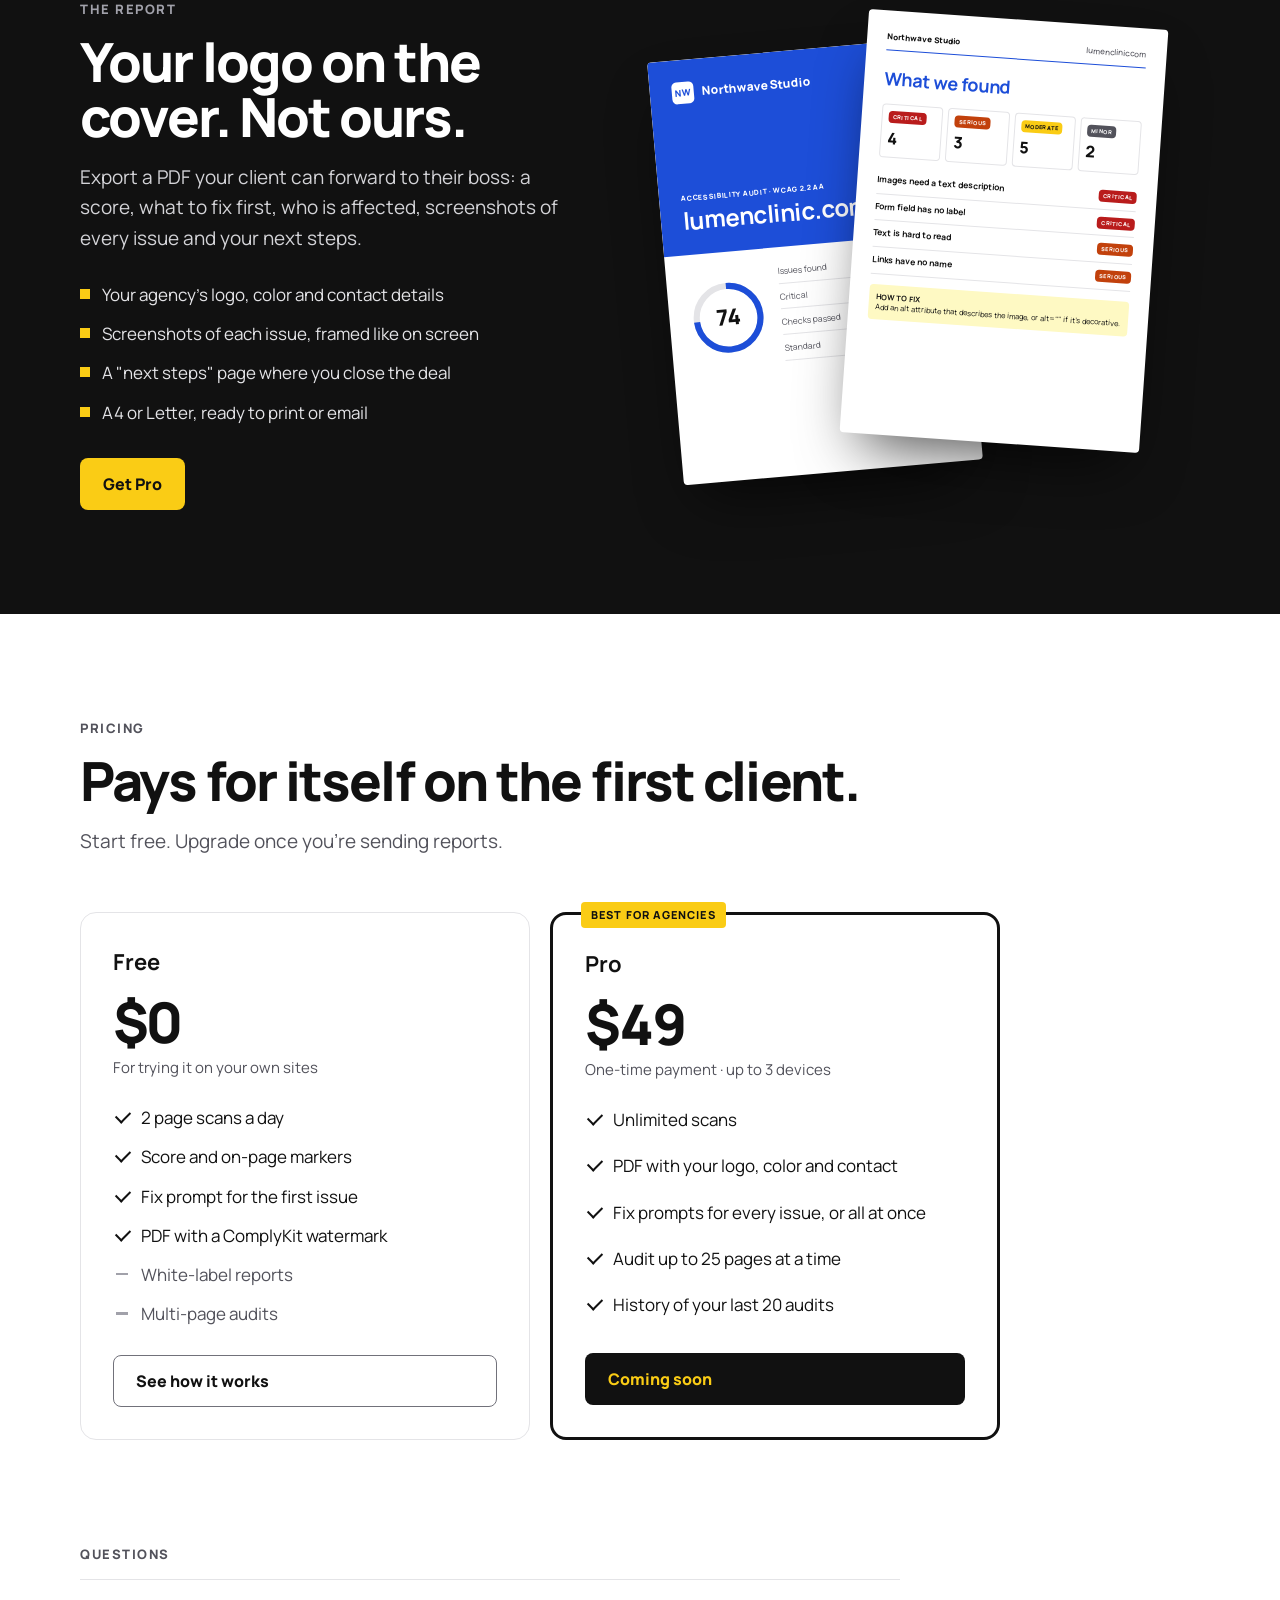
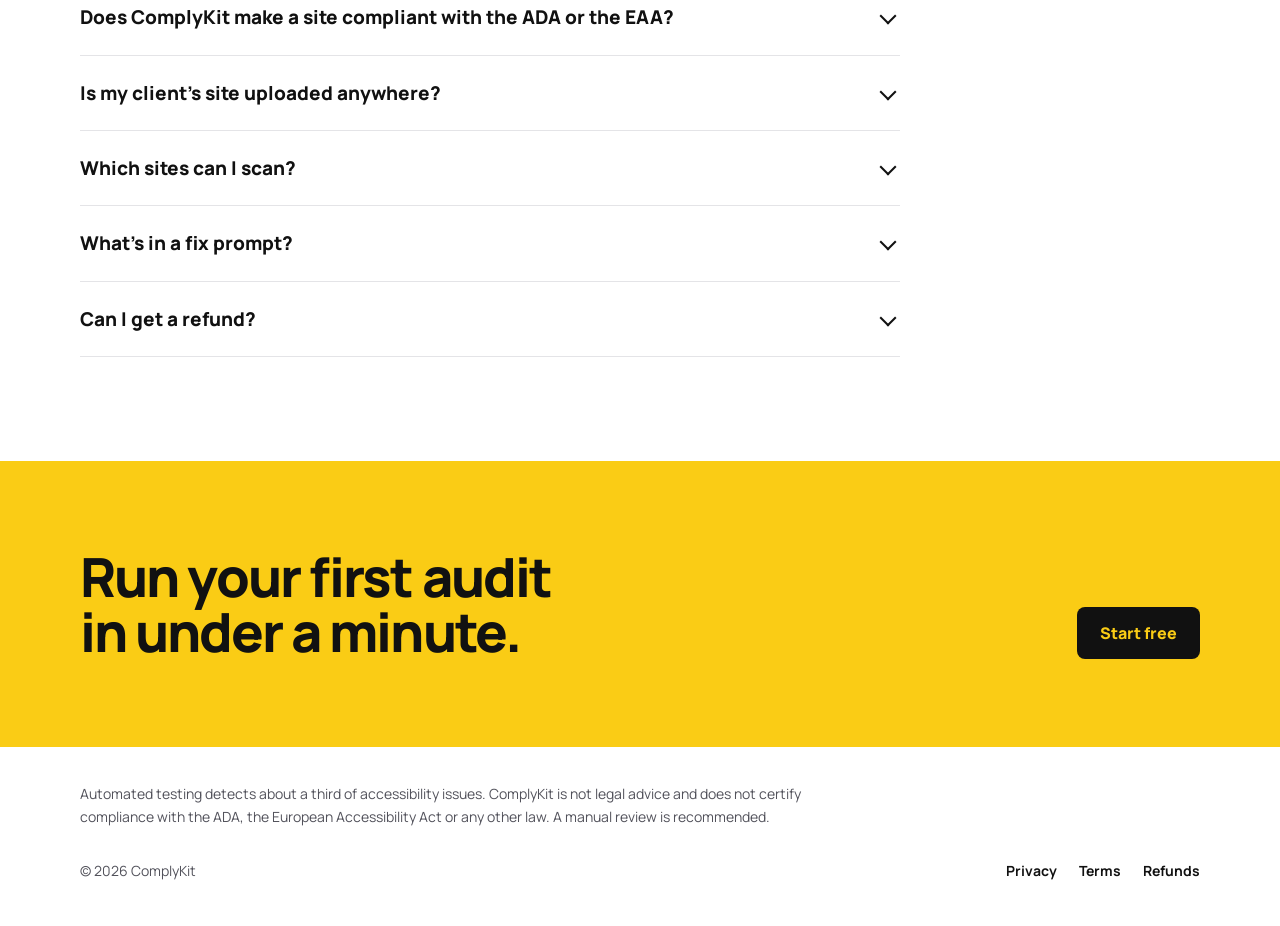
==== commit 077fcbc2: "Legal details and pricing copy" ====
--- a/index.html
+++ b/index.html
@@ -447,7 +447,6 @@
             <li>Fix prompts for every issue, or all at once</li>
             <li>Audit up to 25 pages at a time</li>
             <li>History of your last 20 audits</li>
-            <li>14-day refund window</li>
           </ul>
           <a class="btn btn-ink" href="refund.html">Coming soon</a>
         </div>
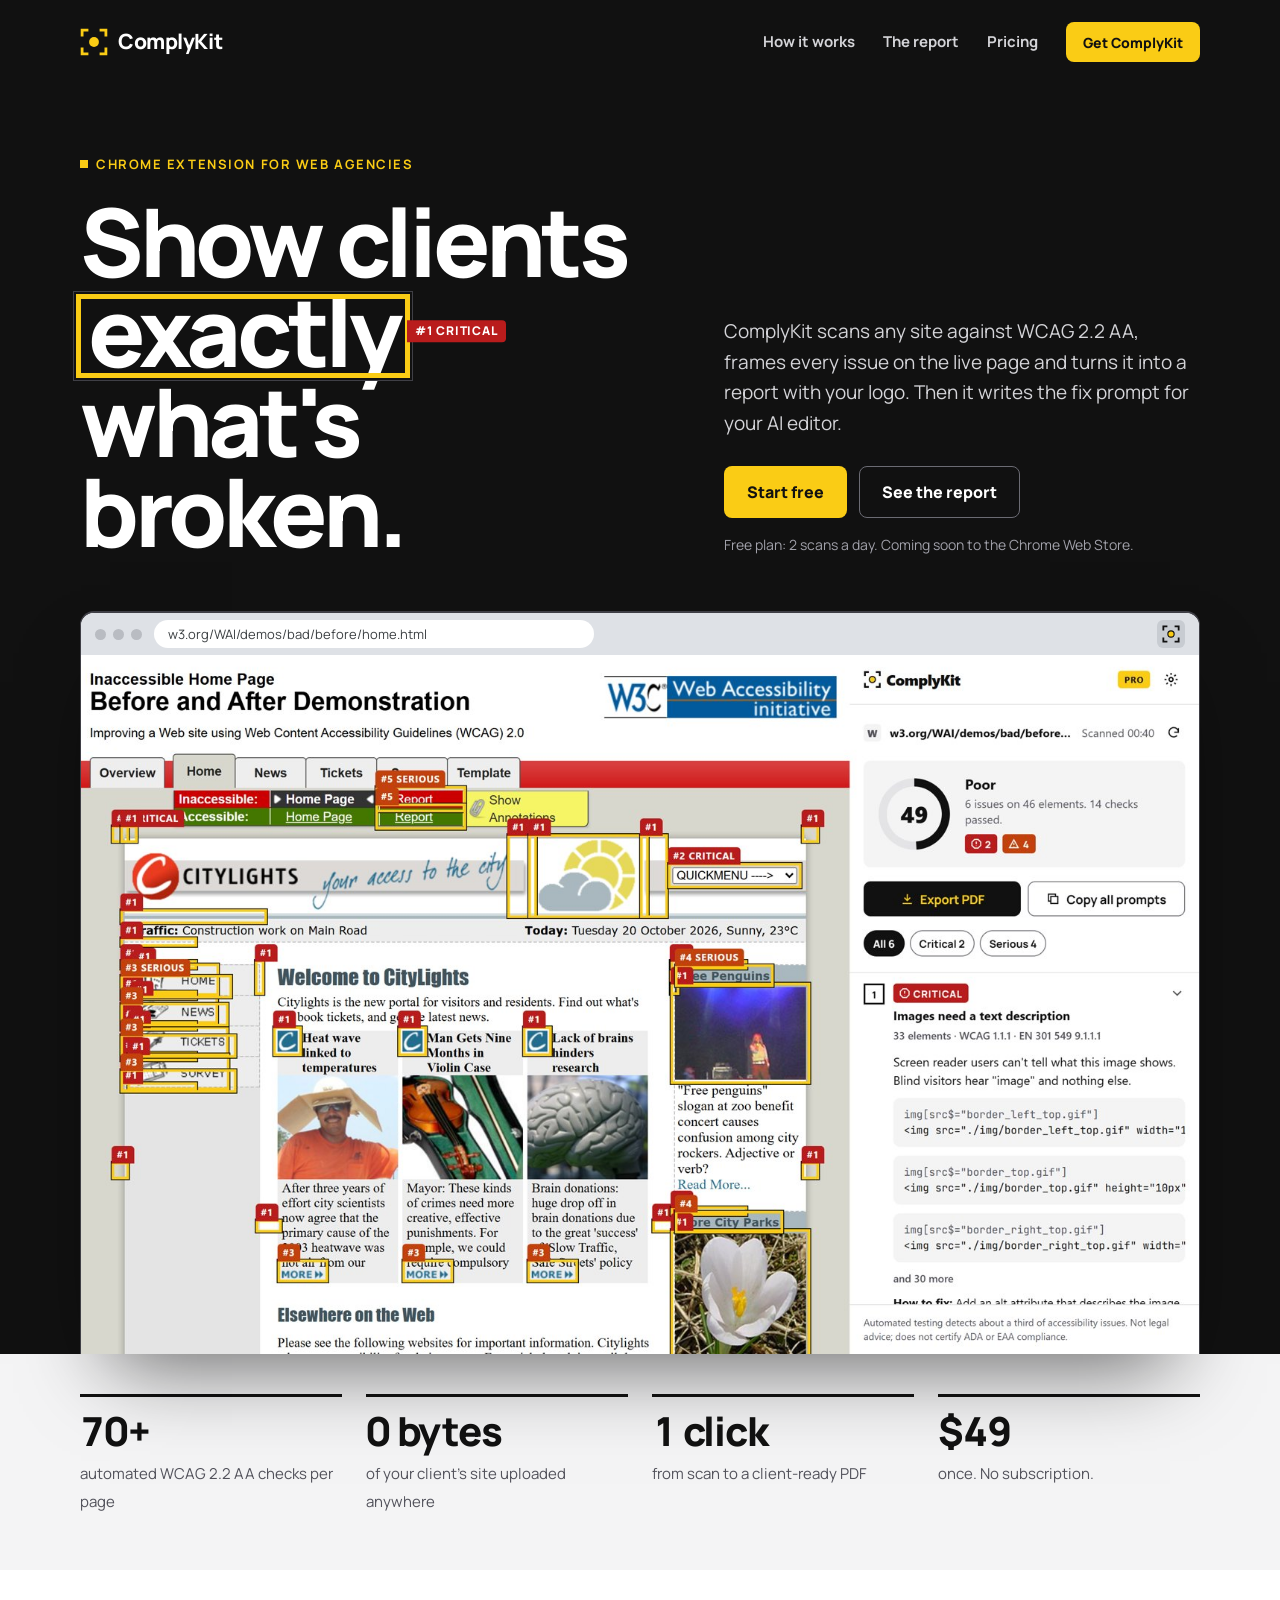
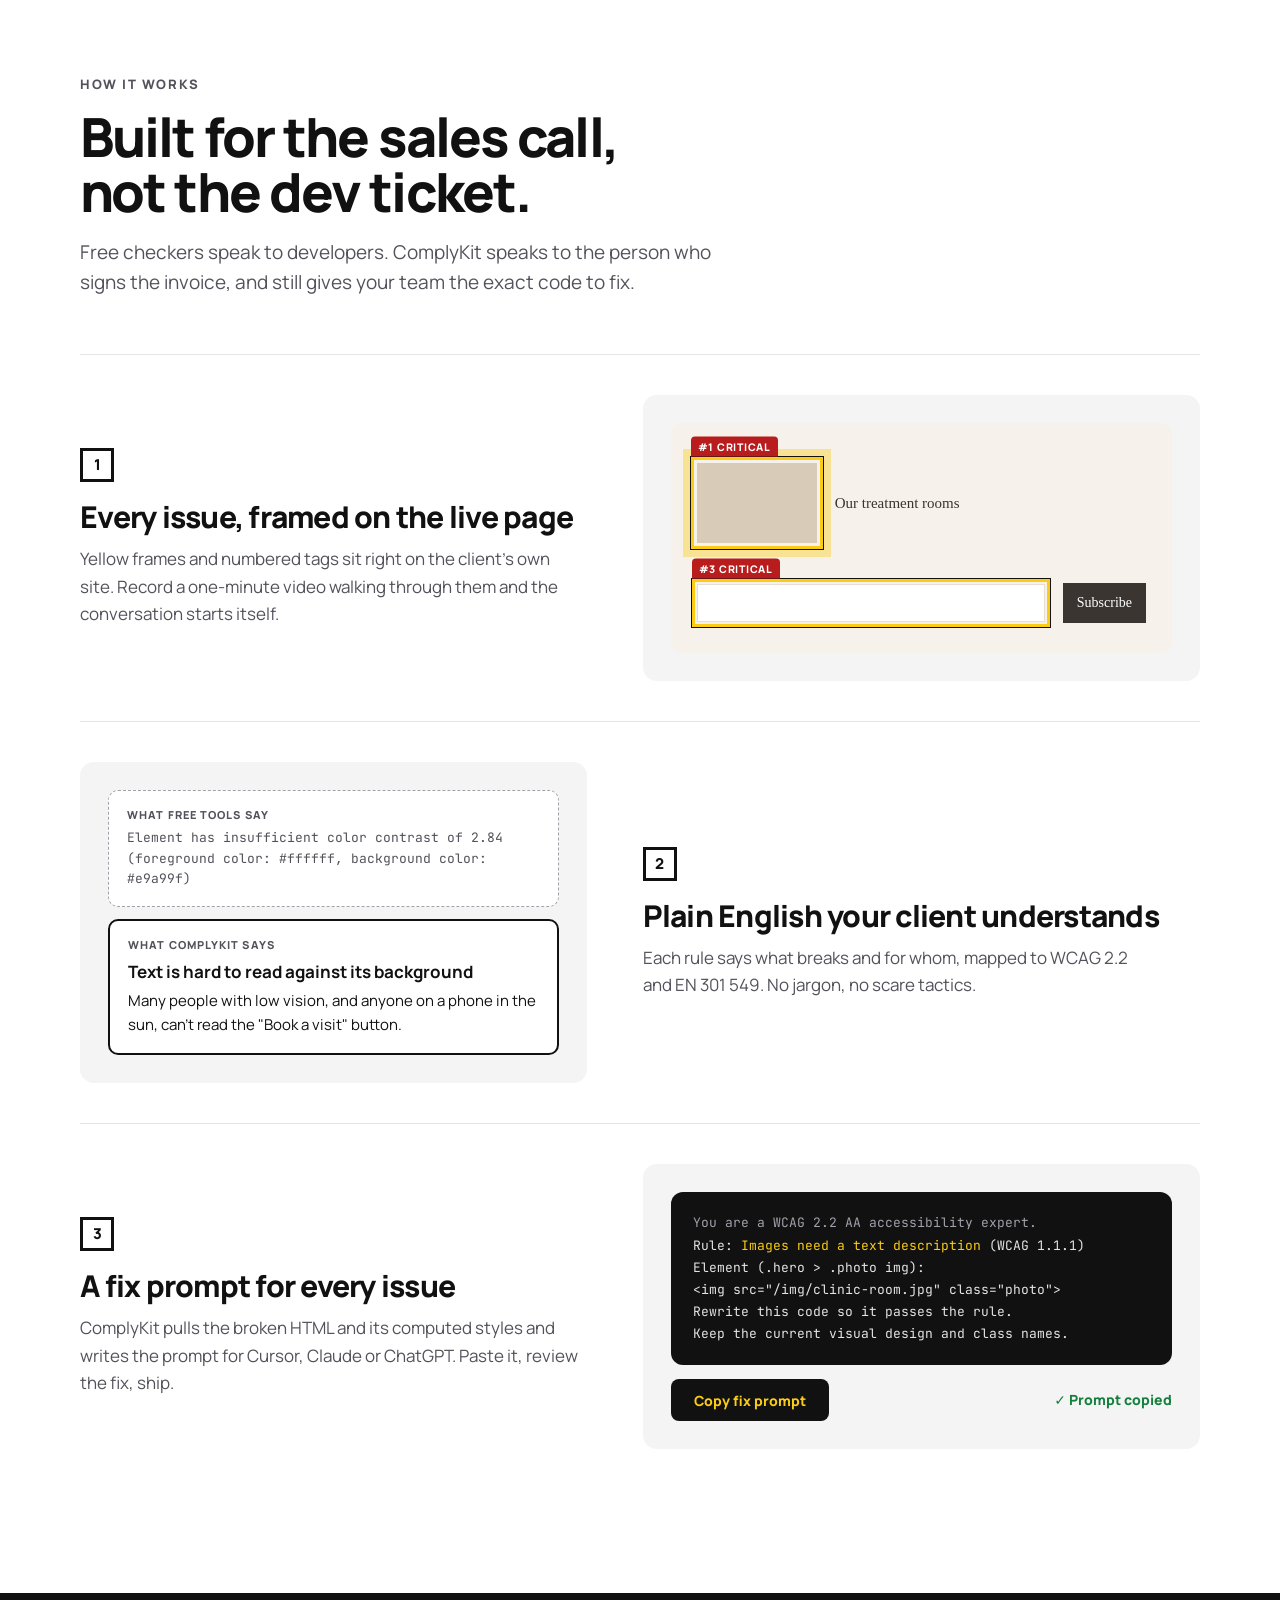
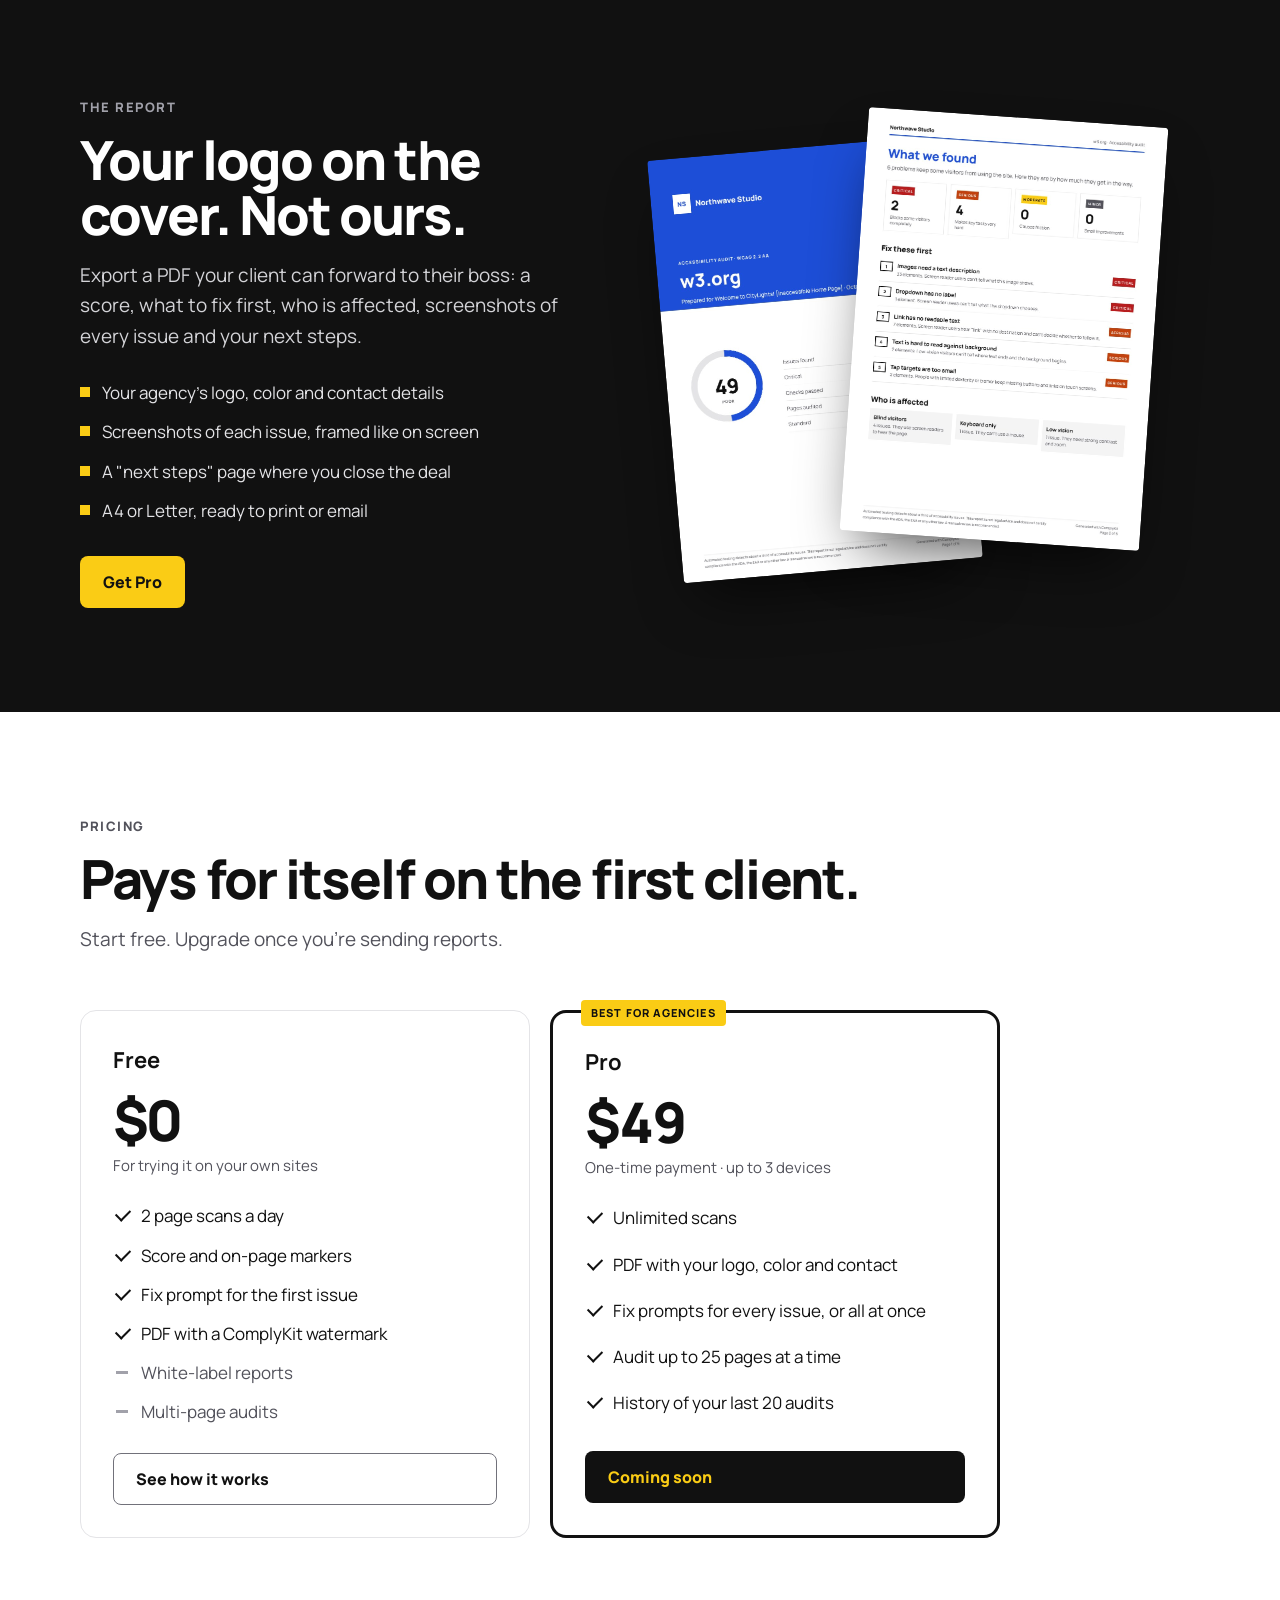
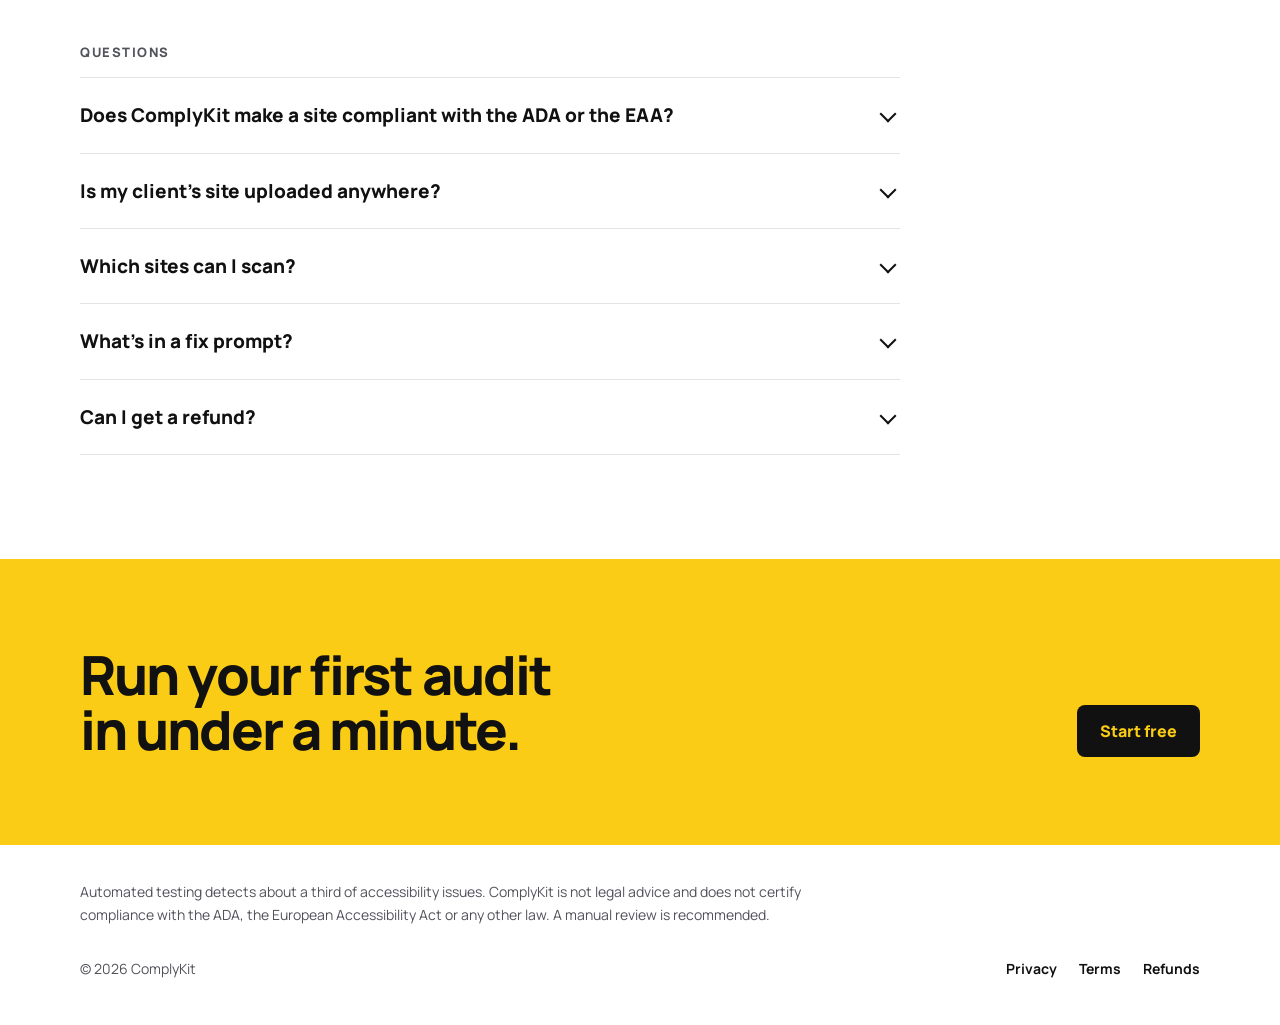
==== commit d7e63f16: "Landing con capturas y páginas de reporte reales" ====
--- a/index.html
+++ b/index.html
@@ -62,7 +62,7 @@
 .dots { display: flex; gap: 7px; } .dots i { width: 11px; height: 11px; border-radius: 50%; background: #b9bcc2; display: block; }
 .omni { flex: 1; max-width: 440px; height: 28px; border-radius: 14px; background: #fff; font-size: 13px; color: #3c4043; display: flex; align-items: center; padding: 0 14px; }
 .ext { margin-left: auto; width: 28px; height: 28px; border-radius: 6px; background: #c8ccd2; display: grid; place-items: center; }
-.split { display: grid; grid-template-columns: minmax(0, 1fr) 360px; min-height: 520px; }
+.shot { display: block; width: 100%; height: auto; }
 .site { background: #f6f1ea; color: #3a3530; font-family: Georgia, "Times New Roman", serif; padding: 26px 34px; position: relative; overflow: hidden; }
 .site-nav { display: flex; justify-content: space-between; font-size: 14px; color: #8a8178; margin-bottom: 34px; }
 .site-nav b { font-size: 20px; color: #3a3530; font-weight: 400; letter-spacing: .02em; }
@@ -148,6 +148,7 @@
 .report li::before { content: ""; flex: none; width: 10px; height: 10px; margin-top: 8px; background: var(--signal); }
 .pages { position: relative; height: 470px; }
 .sheet { position: absolute; width: 300px; aspect-ratio: 1 / 1.414; background: #fff; color: var(--ink); border-radius: 4px; box-shadow: 0 30px 60px -20px rgba(0,0,0,.7); overflow: hidden; font-family: var(--sans); }
+img.sheet { height: auto; }
 .sheet.one { left: 4%; top: 30px; transform: rotate(-5deg); }
 .sheet.two { left: 38%; top: 0; transform: rotate(4deg); }
 .cover-band { background: #1d4ed8; color: #fff; padding: 22px; height: 46%; display: flex; flex-direction: column; justify-content: space-between; }
@@ -210,10 +211,7 @@
 @media (max-width: 980px) {
   .hero-copy, .feature, .report .wrap { grid-template-columns: 1fr; }
   .feature:nth-of-type(even) .f-visual { order: 0; }
-  .split { grid-template-columns: 1fr; }
-  .site { display: none; }
-  .panel { border-left: 0; }
-  .stage { max-width: 420px; margin-left: auto; margin-right: auto; }
+  
   .facts ul { grid-template-columns: 1fr 1fr; }
   .pages { height: 420px; }
 }
@@ -265,47 +263,10 @@
       <div class="browser">
         <div class="bar">
           <div class="dots" aria-hidden="true"><i></i><i></i><i></i></div>
-          <div class="omni">lumenclinic.com</div>
+          <div class="omni">w3.org/WAI/demos/bad/before/home.html</div>
           <div class="ext" aria-hidden="true"><svg width="18" height="18" viewBox="0 0 40 40"><path d="M3 12V3h9M28 3h9v9M37 28v9h-9M12 37H3v-9" fill="none" stroke="#111" stroke-width="4"/><circle cx="20" cy="20" r="7" fill="#facc15" stroke="#111" stroke-width="2.5"/></svg></div>
         </div>
-        <div class="split">
-          <div class="site" aria-hidden="true">
-            <div class="site-nav"><b>Lumen Clinic</b><span>Treatments · Team · Prices · Contact</span></div>
-            <div class="site-hero">
-              <div>
-                <h3>Skin care, done gently.</h3>
-                <p class="lead">Dermatology and aesthetic treatments in Rotterdam since 2011.</p>
-                <span class="cta">Book a visit<span class="mk"></span><span class="mk-tag" style="background:var(--serious)">#2 SERIOUS</span></span>
-              </div>
-              <div class="photo"><span class="mk focus"></span><span class="mk-tag" style="background:var(--critical)">#1 CRITICAL</span></div>
-            </div>
-            <div class="cards">
-              <div class="card"><div class="ph"><span class="mk"></span><span class="mk-tag" style="background:var(--critical)">#1</span></div>Laser therapy</div>
-              <div class="card"><div class="ph"><span class="mk"></span><span class="mk-tag" style="background:var(--critical)">#1</span></div>Acne care</div>
-              <div class="card"><div class="ph"></div>Consultations</div>
-            </div>
-          </div>
-          <div class="panel">
-            <div class="p-head">
-              <svg width="18" height="18" viewBox="0 0 40 40" aria-hidden="true"><path d="M3 12V3h9M28 3h9v9M37 28v9h-9M12 37H3v-9" fill="none" stroke="#111" stroke-width="4"/><circle cx="20" cy="20" r="7" fill="#facc15" stroke="#111" stroke-width="2.5"/></svg>
-              ComplyKit <span class="chip">PRO</span>
-            </div>
-            <div class="p-body">
-              <div class="score">
-                <div class="ring"><svg viewBox="0 0 36 36" aria-hidden="true"><circle cx="18" cy="18" r="15.5" fill="none" stroke="#e4e4e7" stroke-width="4"/><circle cx="18" cy="18" r="15.5" fill="none" stroke="#111" stroke-width="4" stroke-dasharray="72 97.4"/></svg><b>74</b></div>
-                <div>
-                  <h4>Needs work</h4>
-                  <p>14 issues on 23 elements.<br>38 checks passed.</p>
-                  <div class="badges"><span class="badge b-crit">4</span><span class="badge b-ser">3</span><span class="badge b-mod">5</span></div>
-                </div>
-              </div>
-              <div class="p-btns"><span class="p-btn primary">Export PDF</span><span class="p-btn">Copy all prompts</span></div>
-              <div class="issue"><span class="num">1</span><div><span class="badge b-crit">CRITICAL</span><b>Images need a text description</b><span class="m">3 elements · WCAG 1.1.1</span></div></div>
-              <div class="issue"><span class="num">2</span><div><span class="badge b-ser">SERIOUS</span><b>Text is hard to read against its background</b><span class="m">2.1:1, needs 4.5:1 · WCAG 1.4.3</span></div></div>
-              <div class="issue"><span class="num">3</span><div><span class="badge b-crit">CRITICAL</span><b>Form field has no label</b><span class="m">1 element · WCAG 1.3.1, 4.1.2</span></div></div>
-            </div>
-          </div>
-        </div>
+        <img class="shot" src="img/hero.jpg" width="1500" height="938" alt="ComplyKit open in Chrome's side panel next to an audited page, with every issue framed on the page and listed by severity.">
       </div>
     </div>
   </div>
@@ -388,31 +349,9 @@
         </ul>
         <a class="btn btn-signal" href="#pricing">Get Pro</a>
       </div>
-      <div class="pages" aria-label="Two pages of an example report">
-        <div class="sheet one" aria-hidden="true">
-          <div class="cover-band">
-            <div class="ag"><i>NW</i>Northwave Studio</div>
-            <div><small>ACCESSIBILITY AUDIT · WCAG 2.2 AA</small><strong>lumenclinic.com</strong></div>
-          </div>
-          <div class="cover-body">
-            <div class="mini-ring"><svg viewBox="0 0 36 36"><circle cx="18" cy="18" r="15.5" fill="none" stroke="#e4e4e7" stroke-width="3"/><circle cx="18" cy="18" r="15.5" fill="none" stroke="#1d4ed8" stroke-width="3" stroke-dasharray="72 97.4"/></svg><b>74</b></div>
-            <div class="mini-rows"><div><span>Issues found</span>14</div><div><span>Critical</span>4</div><div><span>Checks passed</span>38</div><div><span>Standard</span>WCAG 2.2 AA</div></div>
-          </div>
-        </div>
-        <div class="sheet two" aria-hidden="true">
-          <div class="sheet-pad">
-            <div class="hd"><span>Northwave Studio</span><span style="color:#52525b;font-weight:500">lumenclinic.com</span></div>
-            <h5>What we found</h5>
-            <div class="sev-cards"><div><span class="badge b-crit">CRITICAL</span>4</div><div><span class="badge b-ser">SERIOUS</span>3</div><div><span class="badge b-mod">MODERATE</span>5</div><div><span class="badge" style="background:#52525b">MINOR</span>2</div></div>
-            <div class="mini-list">
-              <div>Images need a text description <span class="badge b-crit">CRITICAL</span></div>
-              <div>Form field has no label <span class="badge b-crit">CRITICAL</span></div>
-              <div>Text is hard to read <span class="badge b-ser">SERIOUS</span></div>
-              <div>Links have no name <span class="badge b-ser">SERIOUS</span></div>
-            </div>
-            <div class="fix"><b>HOW TO FIX</b><br>Add an alt attribute that describes the image, or alt="" if it's decorative.</div>
-          </div>
-        </div>
+      <div class="pages" aria-label="Two pages of a report exported from a real audit">
+        <img class="sheet one" src="img/report-1.jpg" width="893" height="1263" loading="lazy" alt="Cover page of an exported report with the agency's logo, color and the overall score.">
+        <img class="sheet two" src="img/report-2.jpg" width="893" height="1263" loading="lazy" alt="Second page of the report listing what was found and which issues to fix first.">
       </div>
     </div>
   </section>
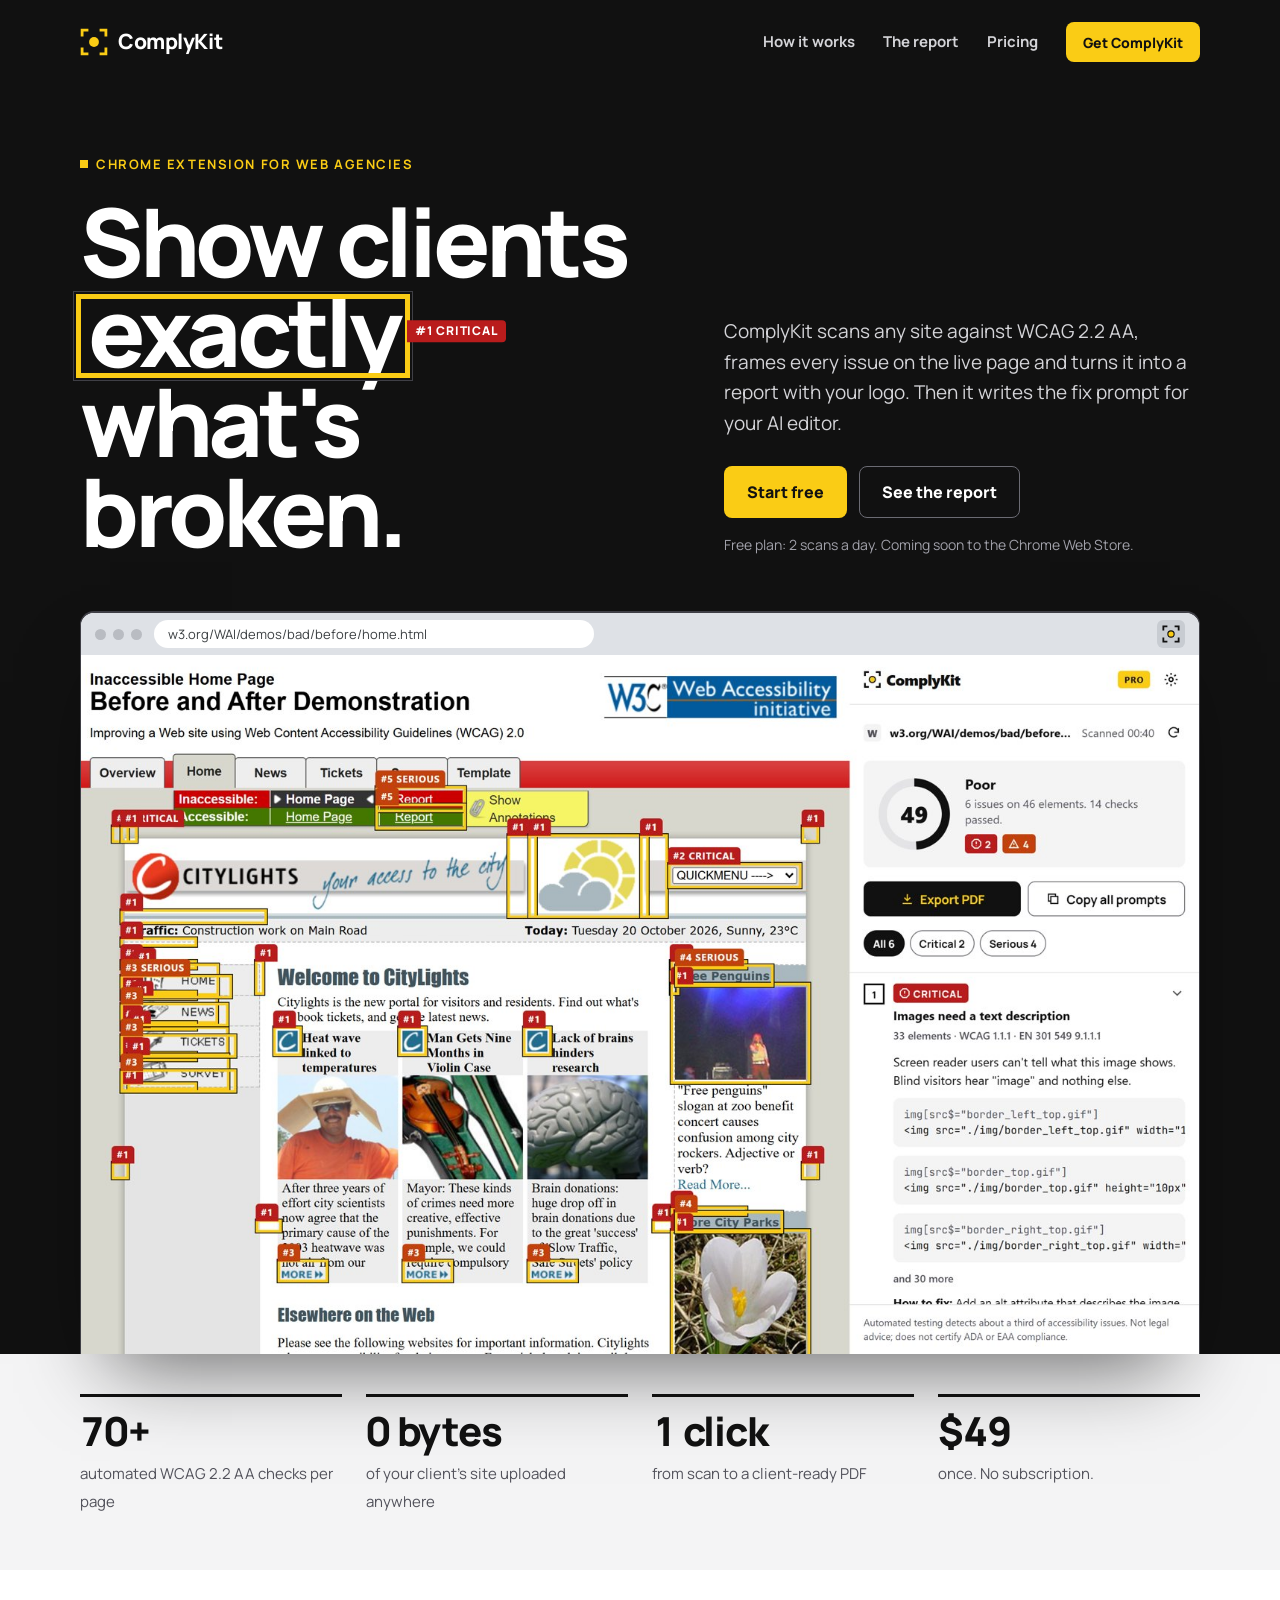
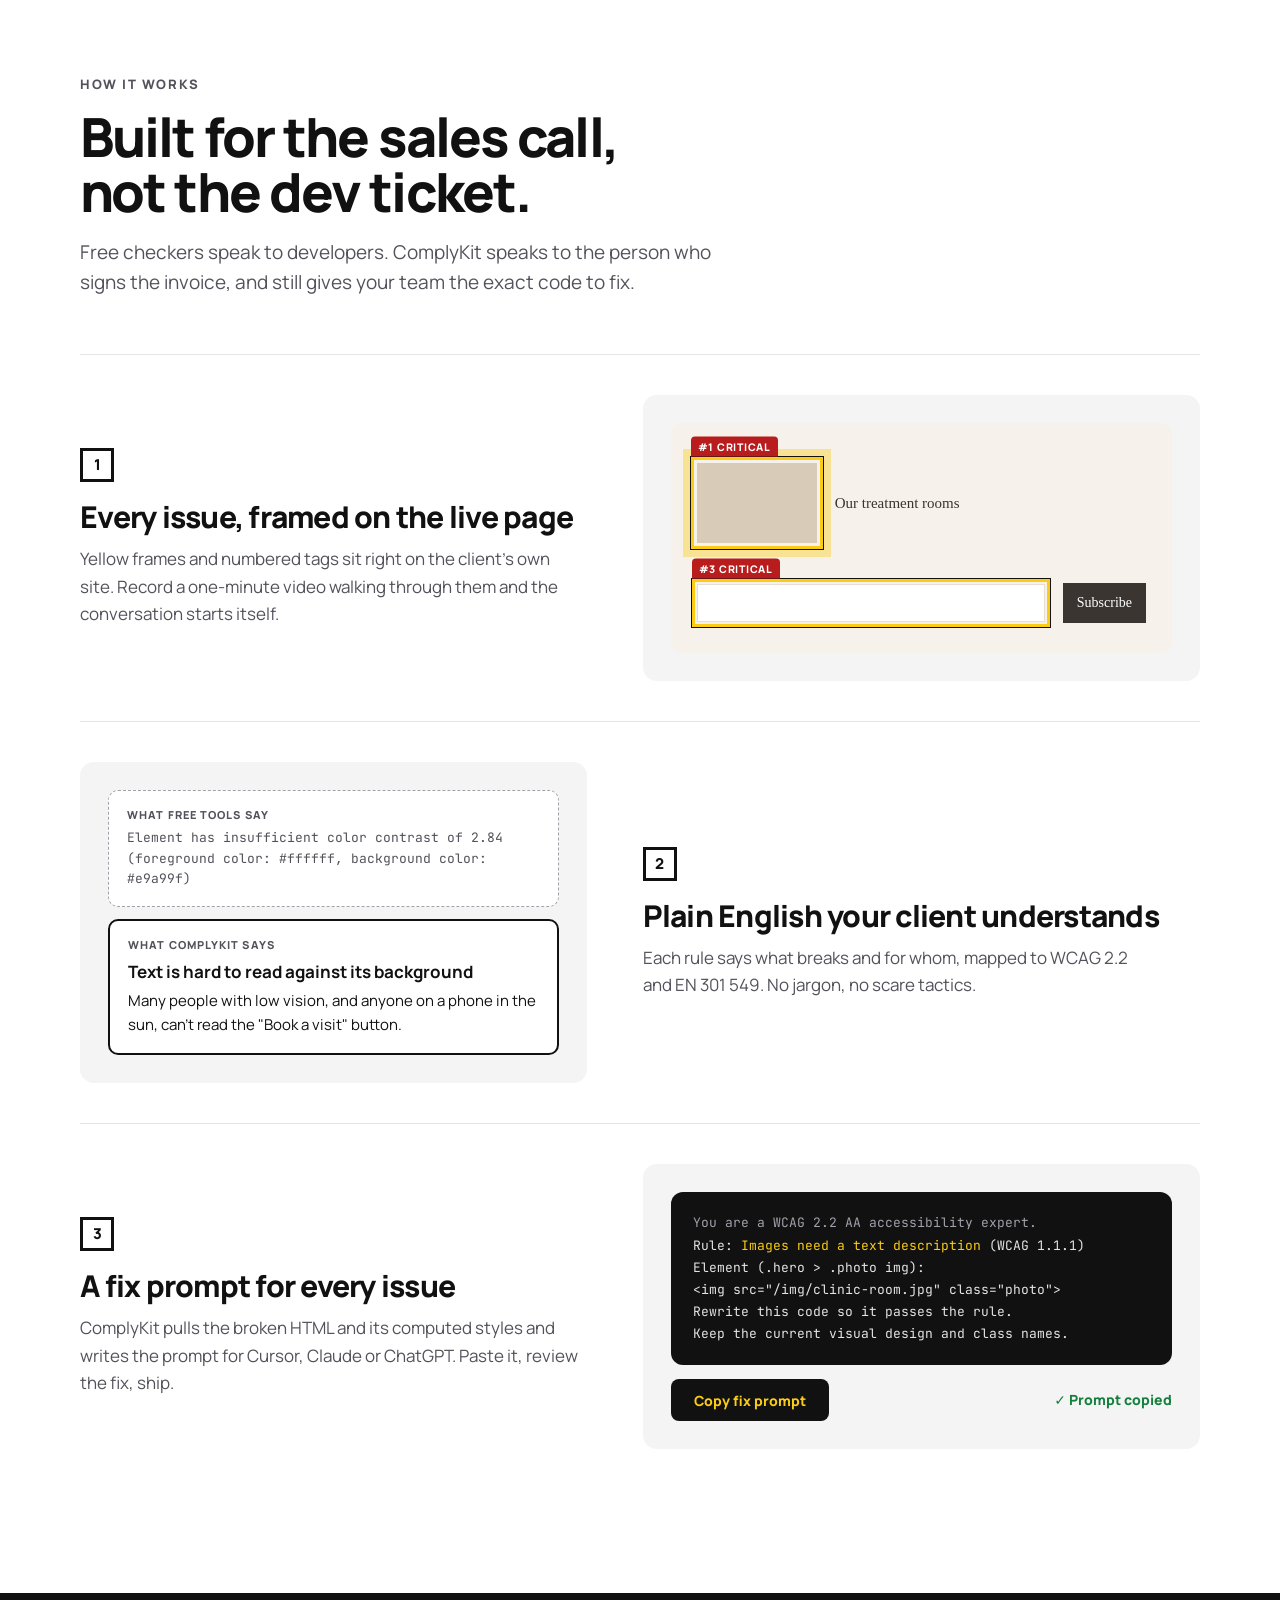
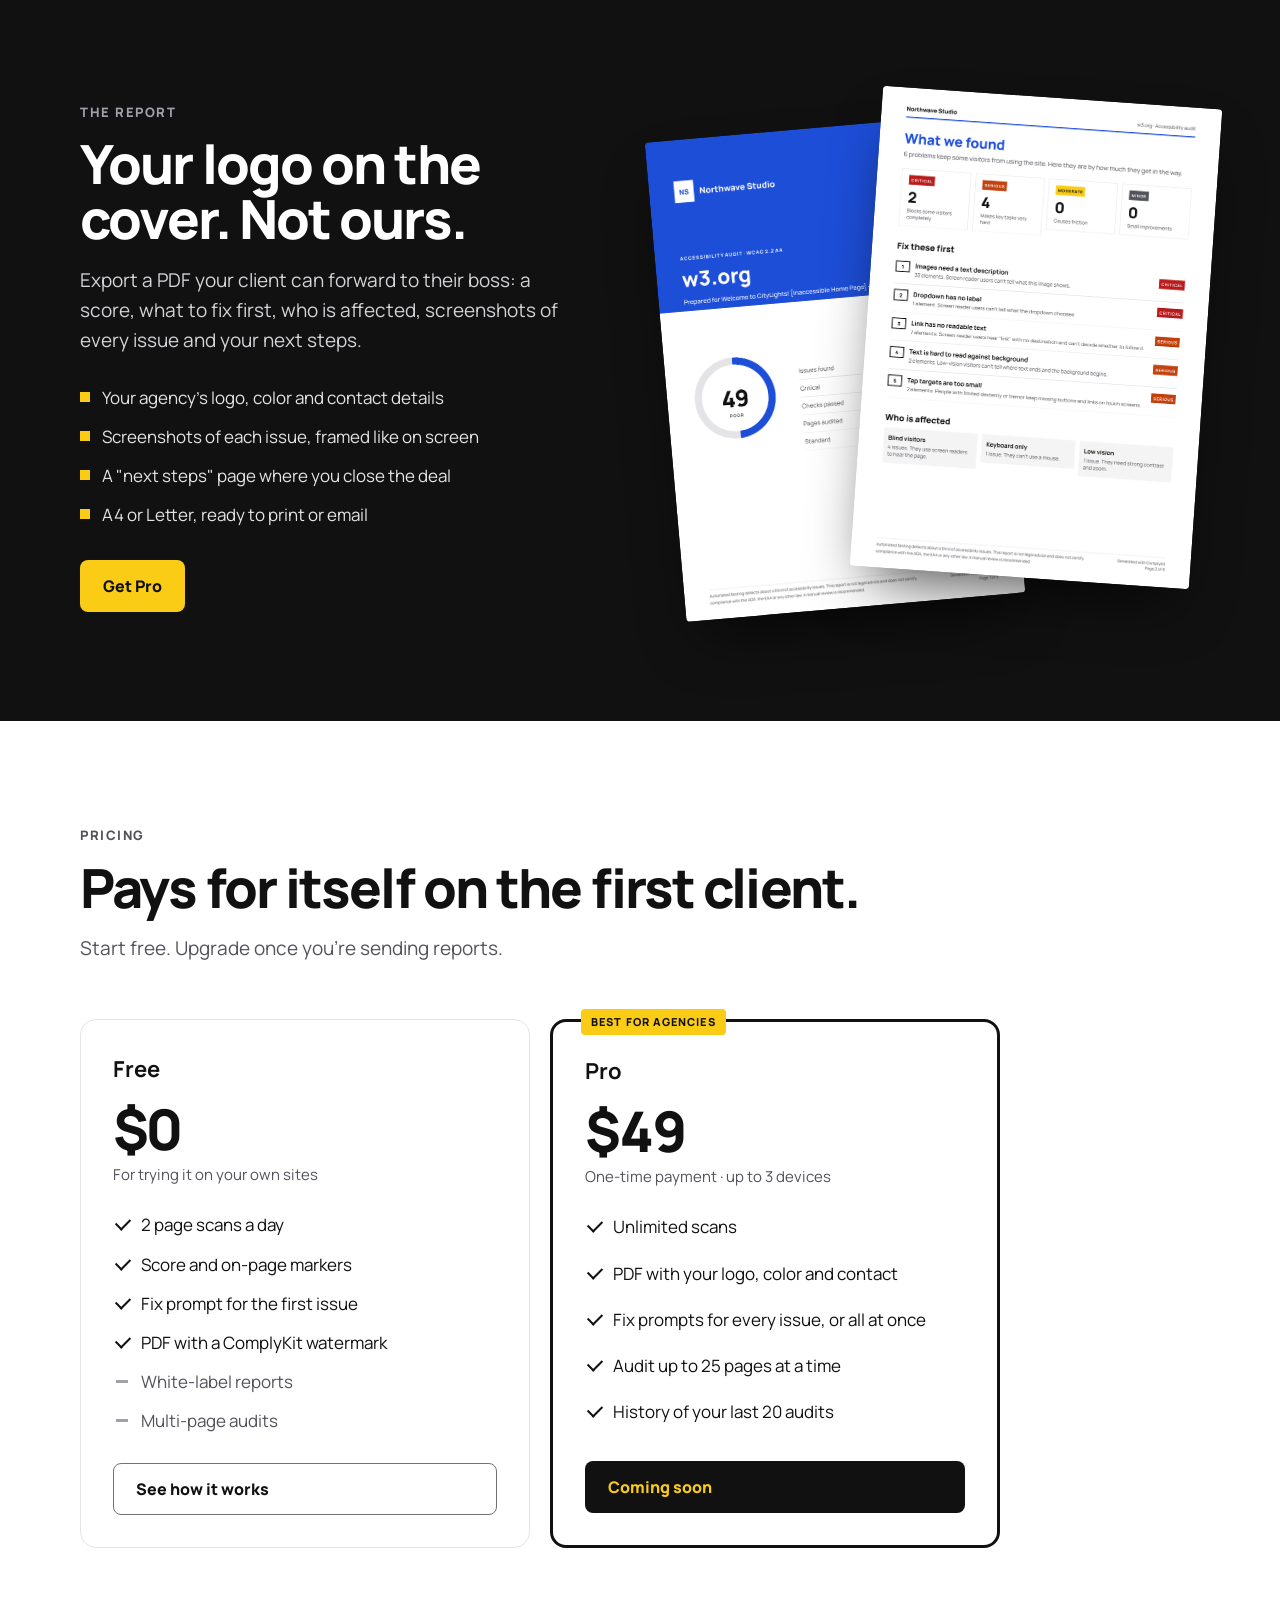
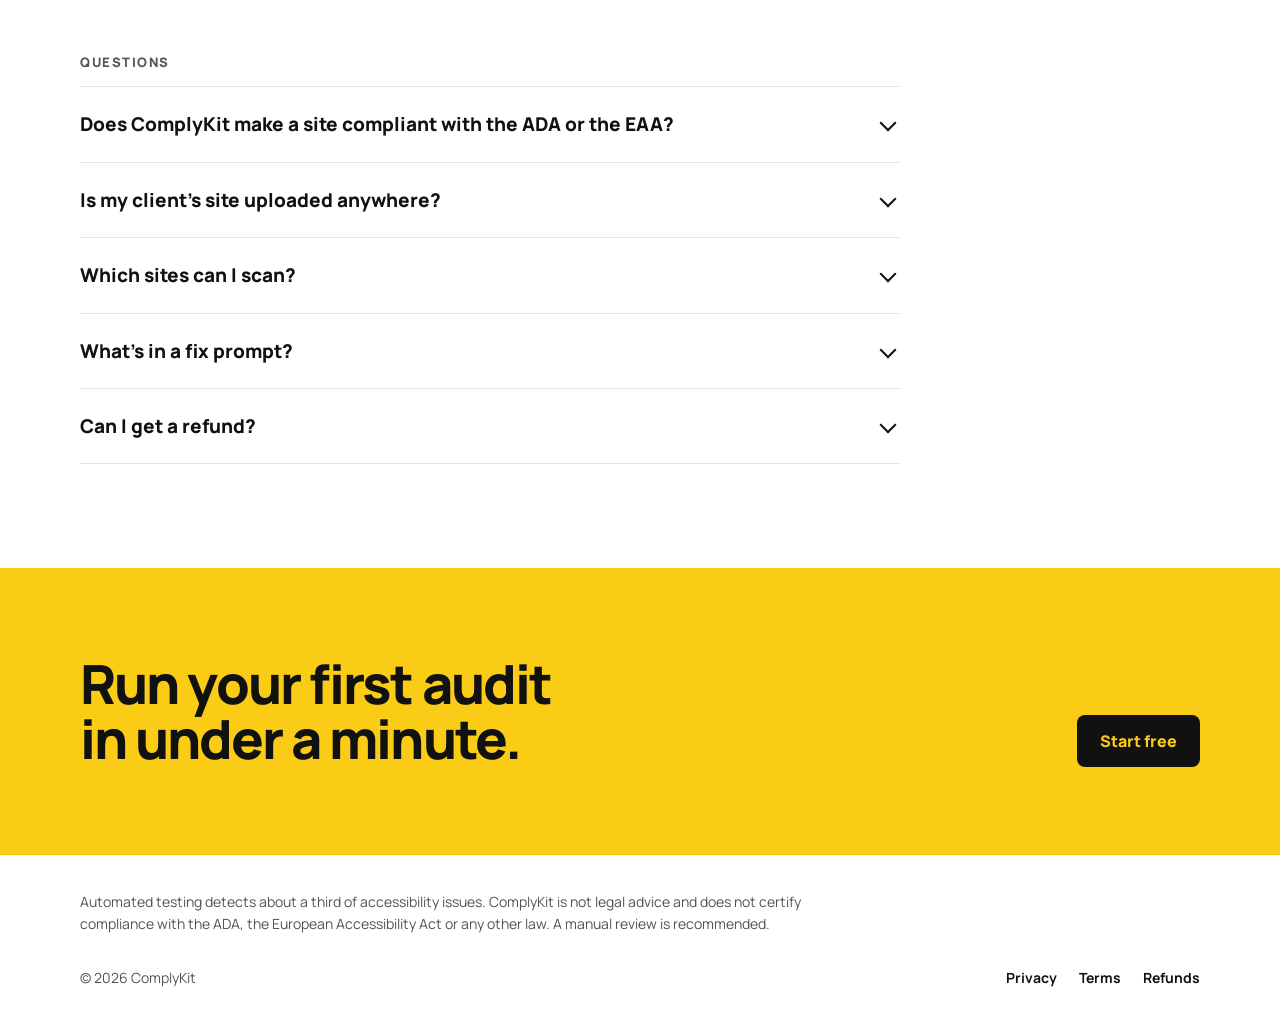
==== commit 790e562a: "Páginas del reporte más nítidas" ====
--- a/index.html
+++ b/index.html
@@ -146,11 +146,11 @@
 .report ul { list-style: none; padding: 0; margin: 0 0 32px; display: grid; gap: 12px; color: #e4e4e7; }
 .report li { display: flex; gap: 12px; }
 .report li::before { content: ""; flex: none; width: 10px; height: 10px; margin-top: 8px; background: var(--signal); }
-.pages { position: relative; height: 470px; }
-.sheet { position: absolute; width: 300px; aspect-ratio: 1 / 1.414; background: #fff; color: var(--ink); border-radius: 4px; box-shadow: 0 30px 60px -20px rgba(0,0,0,.7); overflow: hidden; font-family: var(--sans); }
+.pages { position: relative; height: 520px; }
+.sheet { position: absolute; width: 340px; aspect-ratio: 1 / 1.414; background: #fff; color: var(--ink); border-radius: 4px; box-shadow: 0 30px 60px -20px rgba(0,0,0,.7); overflow: hidden; font-family: var(--sans); }
 img.sheet { height: auto; }
 .sheet.one { left: 4%; top: 30px; transform: rotate(-5deg); }
-.sheet.two { left: 38%; top: 0; transform: rotate(4deg); }
+.sheet.two { left: 40%; top: 0; transform: rotate(4deg); }
 .cover-band { background: #1d4ed8; color: #fff; padding: 22px; height: 46%; display: flex; flex-direction: column; justify-content: space-between; }
 .ag { display: flex; align-items: center; gap: 8px; font-weight: 800; font-size: 12px; }
 .ag i { width: 22px; height: 22px; border-radius: 5px; background: #fff; color: #1d4ed8; font: 800 9px/22px var(--sans); text-align: center; font-style: normal; }
@@ -350,8 +350,8 @@
         <a class="btn btn-signal" href="#pricing">Get Pro</a>
       </div>
       <div class="pages" aria-label="Two pages of a report exported from a real audit">
-        <img class="sheet one" src="img/report-1.jpg" width="893" height="1263" loading="lazy" alt="Cover page of an exported report with the agency's logo, color and the overall score.">
-        <img class="sheet two" src="img/report-2.jpg" width="893" height="1263" loading="lazy" alt="Second page of the report listing what was found and which issues to fix first.">
+        <img class="sheet one" src="img/report-1.png" width="800" height="1131" loading="lazy" alt="Cover page of an exported report with the agency's logo, color and the overall score.">
+        <img class="sheet two" src="img/report-2.png" width="800" height="1131" loading="lazy" alt="Second page of the report listing what was found and which issues to fix first.">
       </div>
     </div>
   </section>
